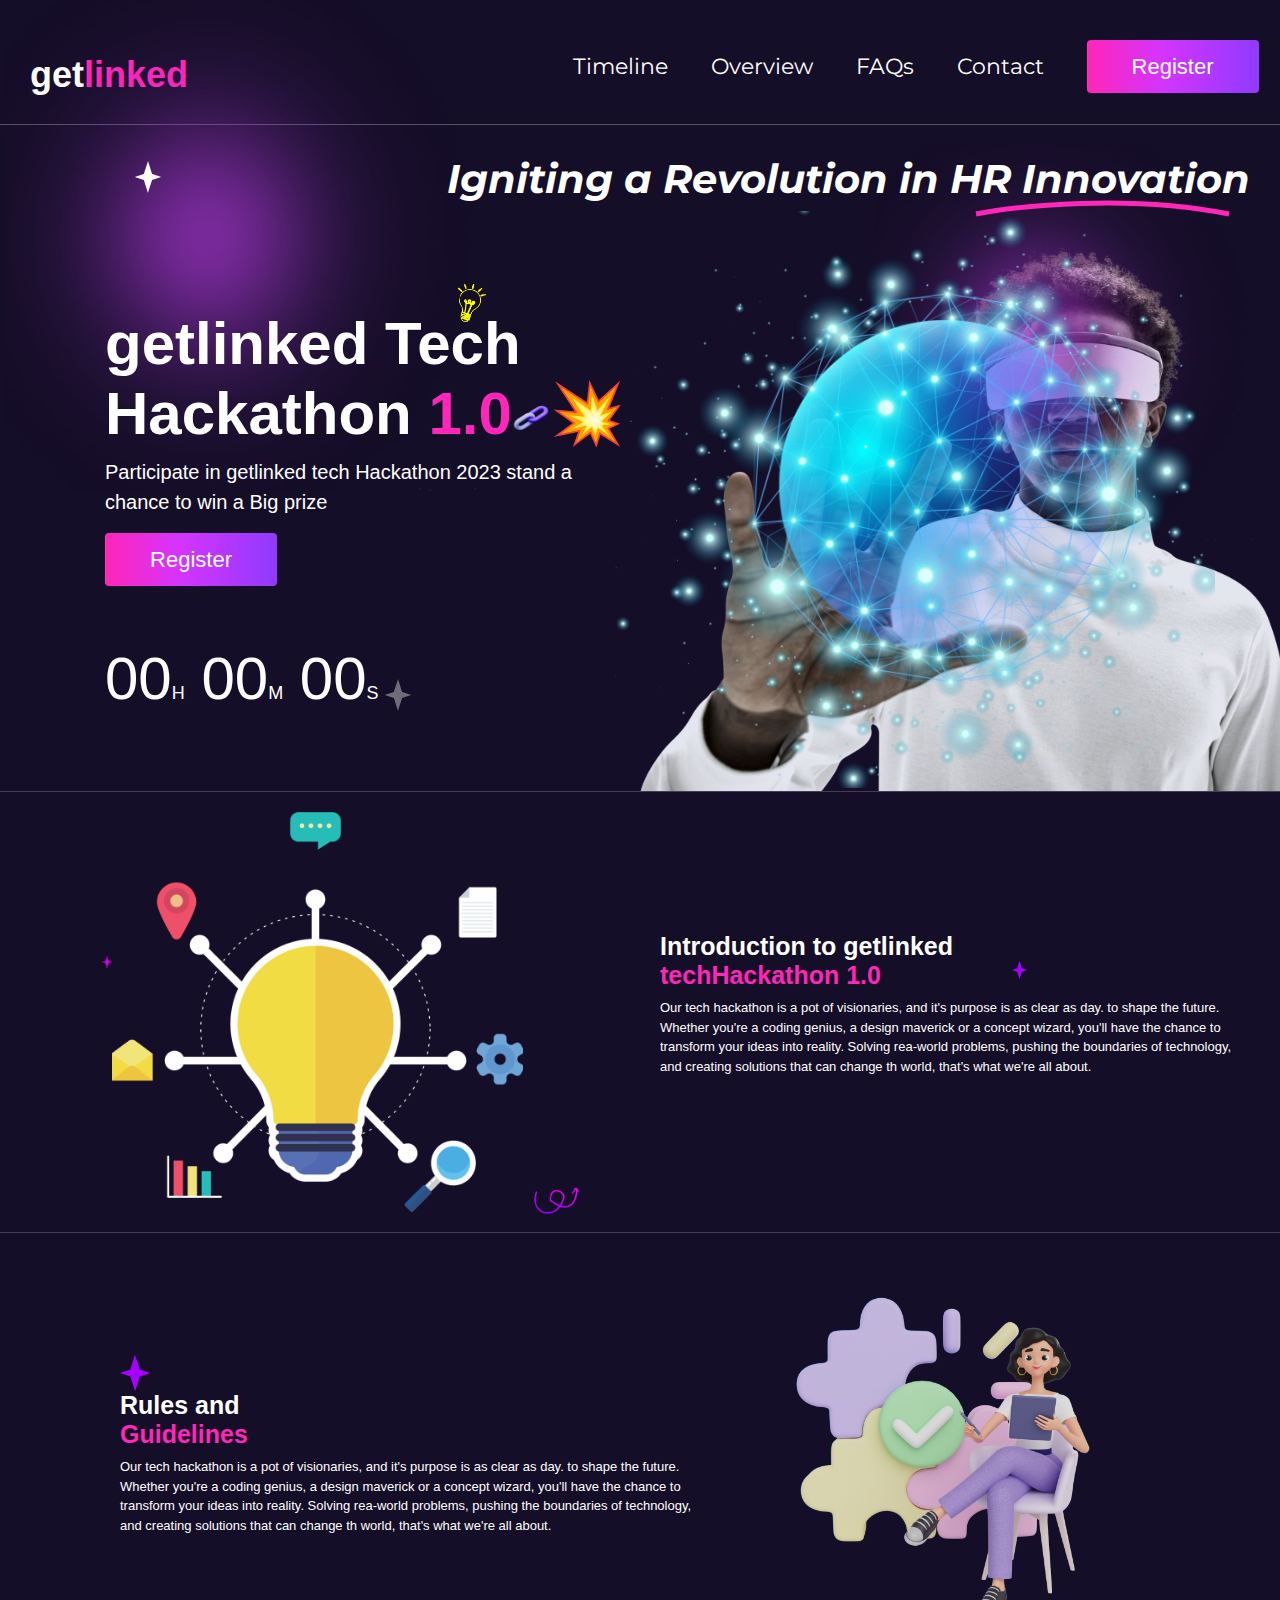
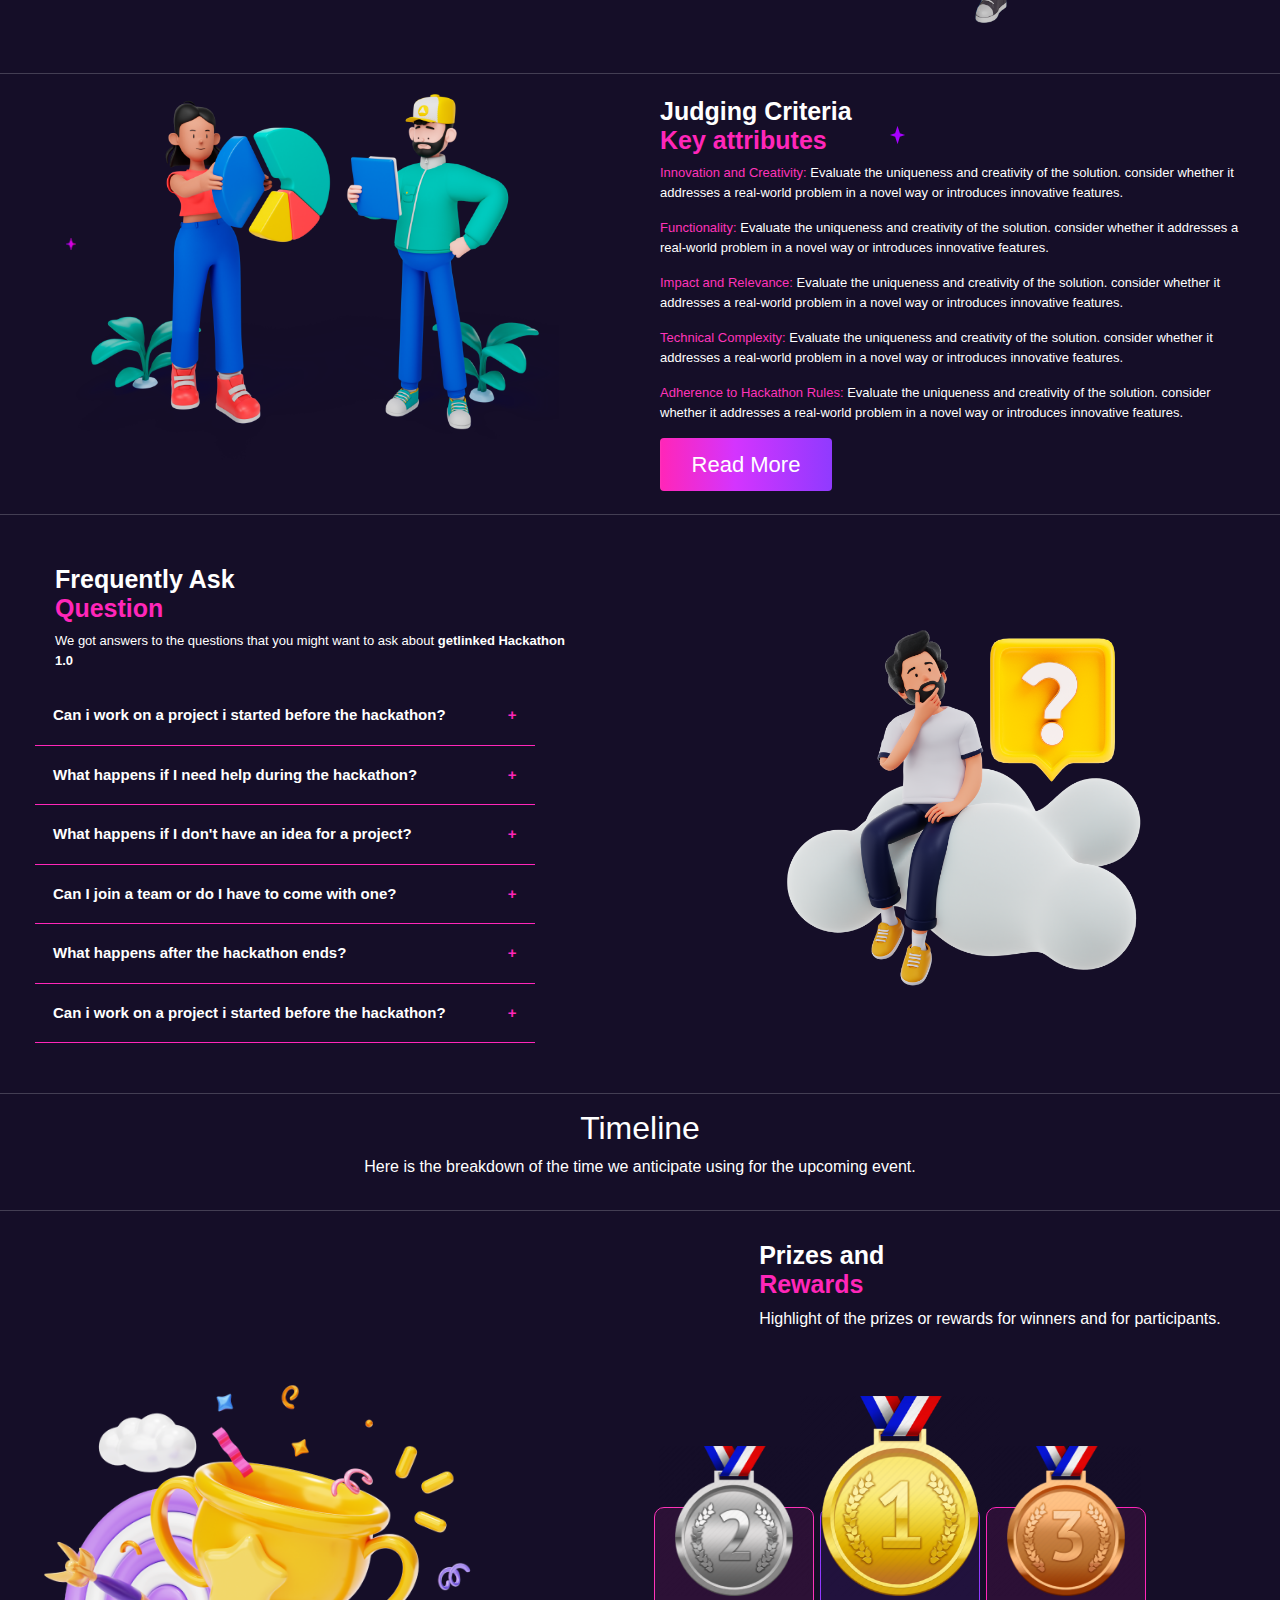
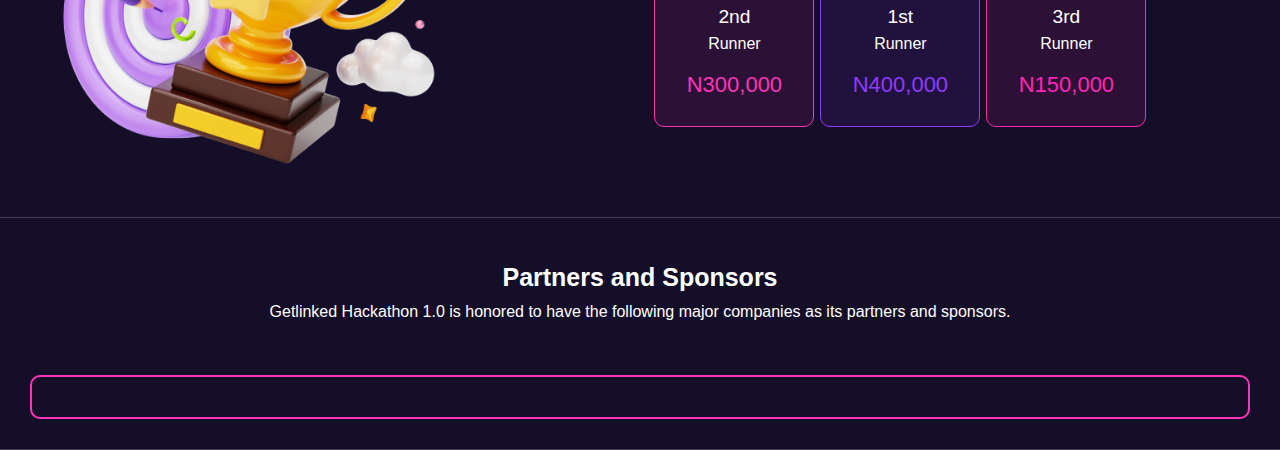
==== index.html @ 705f14ee "almost done" ====
<!doctype html>
<html lang="en-us" dir="ltr">
    <head>
        <meta name="viewport" content="width=device-width,initial-scale=1.0" />
        <meta charset="utf-8">
        <title>Hackathon</title>
        <link rel="stylesheet" href="https://fonts.googleapis.com/css?family=Montserrat|Clash Display" />
        <link rel="stylesheet" href="static/css/bootstrap.min.css">
        <link rel="stylesheet" href="static/css/fontawesome.css">
        <link rel="stylesheet" href="static/css/style.css">
        <script src="static/js/jquery.min.js"></script>
        <script src="static/js/bootstrap.min.js"></script>
    </head>
    <body>
        <div class="nav">
            <div class="closen">
                <div class="fa fa-times closenav"></div>
            </div>
            <ul>
                <li><a href="#">Timeline</a></li>
                <li><a href="#">Overview</a></li>
                <li><a href="#">FAQs</a></li>
                <li><a href="#">Contact</a></li>
                <li><button>Register</button></li>
                
            </ul>
        </div>
        <div class="row">
        <header class="col-12 col-sm-12 col-md-12 col-lg-12 col-xl-12">
            <div class="title">
                get<span class="text-design">linked</span>
            </div>
            <div class="fa fa-navicon opennav"></div>
            <nav>
                <ul>
                    <li><a href="#">Timeline</a></li>
                    <li><a href="#">Overview</a></li>
                    <li><a href="#">FAQs</a></li>
                    <li><a href="#">Contact</a></li>
                    <li><button>Register</button></li>
                    
                </ul>
            </nav>
        </header>
        </div>
        <main class="row">
            <section class="sec-0 col-12 col-sm-12 col-md-12 col-lg-12 col-xl-12">
                <h3>
                    <i>Igniting a Revolution in HR Innovation</i>
                    <img class="vec" src="static/image/vector4.svg" alt="" />
                </h3>
                
            </section>

            <section class="sec-1 col-12 col-sm-12 col-md-6 col-lg-6 col-xl-6">
                <img class="grad" src="static/image/grad.png" alt="" />
                <img class="star-light" src="static/image/star.png" alt="" />
                <img class="star-gray" src="static/image/star1.png" alt="" />
                <h2 class="call">
                    <img class="bulb" src="static/image/bulb.png" at="" />
                    getlinked Tech<br>Hackathon 
                    <span class="text-design">1.0</span><img src="static/image/chain.png" alt="" />&#128165;
                </h2>
                
                <p>Participate in getlinked tech Hackathon 2023 stand a chance to win a Big prize</p>
                <a href="#"><button>Register</button></a>
                <br><br>
                <div class="count">00<small>H</small> 00<small>M</small> 00<small>S</small></div>
            </section>

            <section class="sec-2 col-12 col-sm-12 col-md-6 col-lg-6 col-xl-6">
                <img class="grad2" src="static/image/grad.png" alt="" />
                
                <img class="bub" src="static/image/bubbles.png" alt="" />
                
            </section>
        </main>

        <main class="row">

            <section class="sec-3 col-12 col-sm-12 col-md-6 col-lg-6 col-xl-6">
                <img class="starr" src="static/image/starr.png" alt="" />
                <img src="static/image/idea.png" alt="" class="idea" />
                <img class="coil" src="static/image/arrow.png" alt="" />
            </section>

            <section class="sec-4 col-12 col-sm-12 col-md-6 col-lg-6 col-xl-6">
                <h2 class="title2">
                    Introduction to getlinked<br><span class="text-design">techHackathon 1.0</span>
                    <img class="starp" src="static/image/starp.png" alt="" />
                </h2>
                <p>Our tech hackathon is a pot of visionaries, and it's purpose is as clear as day. to shape the future. Whether you're a coding genius,
                    a design maverick or a concept wizard, you'll have the chance to transform your ideas into reality. Solving rea-world problems, pushing 
                    the boundaries of technology, and creating solutions that can change th world, that's what we're all about.
                </p>
            </section>

        </main>

        <main class="row-flex">
            
            
            <section class="sec-5">
                <img class="starm" src="static/image/starp.png" alt="" />
                <h2 class="title2">
                    Rules and<br><span class="text-design">Guidelines</span>
                    
                </h2>
                <p>Our tech hackathon is a pot of visionaries, and it's purpose is as clear as day. to shape the future. Whether you're a coding genius,
                    a design maverick or a concept wizard, you'll have the chance to transform your ideas into reality. Solving rea-world problems, pushing 
                    the boundaries of technology, and creating solutions that can change th world, that's what we're all about.
                </p>
            </section>

            <section class="sec-6">
                
                
                <img src="static/image/girl.png" alt="" class="idea" />
            </section>

        </main>

        <main class="row">

            <section class="sec-3 col-12 col-sm-12 col-md-6 col-lg-6 col-xl-6">
                <img class="starr" src="static/image/starr.png" alt="" />
                <img src="static/image/sector.png" alt="" class="idea" />
            </section>

            <section class="sec-4 col-12 col-sm-12 col-md-6 col-lg-6 col-xl-6">
                <h2 class="title2">
                    Judging Criteria<br><span class="text-design">Key attributes</span>
                    <img class="starp" src="static/image/starp.png" alt="" />
                </h2>
                <p>
                    <span class="item">Innovation and Creativity:</span> Evaluate the uniqueness and creativity of the solution. consider whether 
                    it addresses a real-world problem in a novel way or introduces innovative features.
                </p>
                <p>
                    <span class="item">Functionality:</span> Evaluate the uniqueness and creativity of the solution. consider whether 
                    it addresses a real-world problem in a novel way or introduces innovative features.
                </p>
                <p>
                    <span class="item">Impact and Relevance:</span> Evaluate the uniqueness and creativity of the solution. consider whether 
                    it addresses a real-world problem in a novel way or introduces innovative features.
                </p>
                <p>
                    <span class="item">Technical Complexity:</span> Evaluate the uniqueness and creativity of the solution. consider whether 
                    it addresses a real-world problem in a novel way or introduces innovative features.
                </p>
                <p>
                    <span class="item">Adherence to Hackathon Rules:</span> Evaluate the uniqueness and creativity of the solution. consider whether 
                    it addresses a real-world problem in a novel way or introduces innovative features.
                </p>
                <a href="#"><button>Read More</button></a>
            </section>

        </main>

        <main class="row">
            
            
            <section class="sec-4 col-12 col-sm-12 col-md-6 col-lg-6 col-xl-6" style="padding:50px;">
                <h2 class="title2" style="padding-left:20px;">
                    Frequently Ask<br><span class="text-design">Question</span>
                    
                </h2>
                <p style="padding-left:20px;">We got answers to the questions that you might want to ask about 
                    <b>getlinked Hackathon 1.0</b>
                </p>

                <div class="accordion">Can i work on a project i started before the hackathon?</div>
                <div class="pane">
                <p>Evaluate the uniqueness and creativity of the solution. consider whether 
                    it addresses a real-world problem in a novel way or introduces innovative features.</p>
                </div>

                <div class="accordion">What happens if I need help during the hackathon?</div>
                <div class="pane">
                <p>Evaluate the uniqueness and creativity of the solution. consider whether 
                    it addresses a real-world problem in a novel way or introduces innovative features.</p>
                </div>

                <div class="accordion">What happens if I don't have an idea for a project?</div>
                <div class="pane">
                <p>Evaluate the uniqueness and creativity of the solution. consider whether 
                    it addresses a real-world problem in a novel way or introduces innovative features.</p>
                </div>

                <div class="accordion">Can I join a team or do I have to come with one?</div>
                <div class="pane">
                <p>Evaluate the uniqueness and creativity of the solution. consider whether 
                    it addresses a real-world problem in a novel way or introduces innovative features.</p>
                </div>

                <div class="accordion">What happens after the hackathon ends?</div>
                <div class="pane">
                <p>Evaluate the uniqueness and creativity of the solution. consider whether 
                    it addresses a real-world problem in a novel way or introduces innovative features.</p>
                </div>

                <div class="accordion">Can i work on a project i started before the hackathon?</div>
                <div class="pane">
                <p>Evaluate the uniqueness and creativity of the solution. consider whether 
                    it addresses a real-world problem in a novel way or introduces innovative features.</p>
                </div>
            </section>

            <section class="sec-3 col-12 col-sm-12 col-md-6 col-lg-6 col-xl-6">
                <img src="static/image/cwok_casual_21 1.png" alt="" class="idea" />
            </section>

        </main>

        <main class="row">
            <section class="col-12 col-sm-12 col-md-12 col-lg-12 col-xl-12" style="color:#fff;text-align:center;padding:15px;">
                <h2 style="">Timeline</h2>
                <p>Here is the breakdown of the time we anticipate using for the upcoming event.</p>
            </section>
        </main>

        <main class="row" style="padding:30px;">
            <section class="col-12 col-sm-12 col-md-7 col-lg-7 col-xl-7"></section>
            <section class="sec-8 col-12 col-sm-12 col-md-5 col-lg-5 col-xl-5">
                <h2 class="title2">
                    Prizes and<br><span class="text-design">Rewards</span>
                </h2>
                <p>Highlight of the prizes or rewards for winners and for participants.</p>
            </section>
            <section class="sec-4 col-12 col-sm-12 col-md-6 col-lg-5 col-xl-5">
                <img class="idea" src="static/image/9486889 1.png" alt="" />
            </section>
            <section class="sec-9 col-12 col-sm-12 col-md-6 col-lg-7 col-xl-7" style="padding-top:100px;">
                <div class="a">
                    <img class="medal silver" src="static/image/silver_medal 1.png" alt="" />
                    <p><big>2nd</big><br>Runner</p>
                    <h2 class="item">N300,000</h2>
                </div>
                <div class="b">
                    <img class="medal gold" src="static/image/gold_medal 1.png" alt="" />
                    <p><big>1st</big><br>Runner</p>
                    <h2 class="item2">N400,000</h2>
                </div>
                <div class="c">
                    <img class="medal bronze" src="static/image/bronze_medal 1.png" alt="" />
                    <p><big>3rd</big><br>Runner</p>
                    <h2 class="text-design">N150,000</h2>
                </div>
            </section>
        </main>

        <main class="row" style="padding:30px;">
            <section class="sec-8 col-12 col-sm-12 col-md-12 col-lg-12 col-xl-12" style="color:#fff;text-align:center;padding:15px;">
                <h2 class="title2">
                    Partners and Sponsors
                </h2>
                <p style="text-align:center;">Getlinked Hackathon 1.0 is honored to have the following major companies as its partners and sponsors.</p>
            </section>
            <section class="sec-10 col-12 col-sm-12 col-md-12 col-lg-12 col-xl-12">
                <div class="partners"></div>
            </section>
        </main>
    
        <script src="static/js/script.js"></script>
    </body>
</html>
---- static/css/style.css ----
/* custom scroll bar */
::-webkit-scrollbar {width: 10px;}
::-webkit-scrollbar-track {background: #242526;}
::-webkit-scrollbar-thumb {background: #3A3B3C;}

a:link {
    text-decoration: none;
}
a:hover {
    cursor: pointer;
}
* {
    box-sizing: border-box;
}
body {
    margin: 0;
    padding: 0;
    background: #150e28;
    overflow-x: hidden;
    width:100%;
}
main {
    border-bottom: 1px solid rgba(255, 255, 255, 0.2);
}
header {
    padding: 15px;
    padding-top: 40px;
    background: none;
    display: flex;
    justify-content: space-between;
    align-items: center;
    border-bottom: 1px solid rgba(255, 255, 255, 0.28);
}
.title {
    color: #fff;
    font-family: Arial;
    font-size: 36px;
    font-weight: 700;
    line-height: normal;
    padding-left: 30px;
    width: 30%;
}

.text-design {
    color: #ff26b9;
}
.item {
    color: #fe34b9;
}
.item2 {
    color: #903aff;
}
.a,.b,.c {
    height: 220px;
    border-radius: 10px;
    display: flex;
    padding: 20px 10px;
    justify-content: flex-end;
    align-items: center;
    flex-direction: column;
    margin:3px;
    position: relative;
    width: 30%;
    max-width: 160px;
}
.a h2,.b h2,.c h2 {
    font-size: 22px;

}
.medal {height:auto;}
.gold {width: 200px;}
.silver, .bronze {width: 150px;}

.a {
    border: 1px solid #fe34b9;
    background: rgba(254, 52, 185, 0.1);
}
.b {
    border: 1px solid #903aff;
    background: rgba(144, 58, 255, 0.1);
}
.c {
    border: 1px solid #ff26b9;
    background: rgba(255, 38, 185, 0.1);
}
.medal {
    position: absolute;
    bottom: 130px;
    left: 50%;
    transform: translateX(-50%);
}
@media screen and (max-width: 767px) {
    .gold {width: 150px;}
    .silver, .bronze {width: 100px;}
    .medal {bottom:130px;}
    .a,.b,.c {
        height:180px;
    }
}
.opennav {
    font-size: 35px;
    color: #fff;
    display:none;
    margin-right: 30px;
    cursor: pointer;
}
nav {
    width: 70%;
}
.nav {
    width: 0px;
    position: fixed;
    top: 0;
    left: 0;
    z-index: 100;
    background: #150e28;
    overflow-x: hidden;
    transition: all .5s ease-in-out;
    padding-bottom: 100px;
}
.nav.open {
    width: 100%;
    
}
.closen {
    padding: 25px 50px;
    width: 100%;
}
.closenav {
    float: right;
    width: 40px;
    height: 40px;
    font-size: 30px;
    border-radius: 50%;
    color: #fff;
    border: 1px solid #fff;
    display: flex;
    justify-content: center;
    align-items: center;
    cursor: pointer;
}
.nav ul {
    list-style-type:none;
    padding:15px;
    height: fit-content;
}
.nav ul li a {
    display: block;
    color: #fff;
    font-family: Montserrat;
    font-size: 20px;
    padding: 15px 15px;
    font-style: normal;
    font-weight: 400;
    line-height: normal;
    white-space: nowrap;
}
@media screen and (max-width: 767px) {
    nav {
        display: none;
    }
    .title {width: 70%}
    .opennav {display: block}
}
nav ul {
    list-style-type: none;
    display: flex;
    justify-content: space-around;
    align-items: center;
    width: 100%;
}
nav ul li a {
    display: block;
    color: #fff;
    font-family: Montserrat;
    font-size: 16px;
    font-style: normal;
    font-weight: 400;
    line-height: normal;
}
ul li a:hover, ul li a.active {
    background: linear-gradient(90deg, #903aff 3.08%, #ff26b9 93.85%);
    background-clip: text;
    -webkit-background-clip: text;
    -webkit-text-fill-color: transparent;
}
nav ul li a:hover button {color:#fff}
button {
    width: 172px !important;
    padding: 10px;
    flex-shrink: 0;
    border-radius: 4px !important;
    color: #fff;
    background-image: linear-gradient(-90deg, #903aff 0%, #d434fe 56.42%, #ff26b9 99%, #fe34b9 100%);
    border: none;
    outline: none;
    font-size: 20px;
}
button:hover {color:#fff !important}




.sec-0 {
    position: relative;
    padding: 15px;
    background: transparent;
    text-align: right;
}
.sec-0 h3 {
    color: #fff;
    padding: 15px;
    padding-right: 30px;
    font-family: Montserrat;
    font-weight: 700;
    font-size: 30px;
    z-index: 5;
    position: relative;
    display: inline-block;
}
.vec {
    position: absolute;
    top: 60px;
    right: 50px;
}

.sec-1 {
    position: relative;
    display: flex;
    flex-direction: column;
    justify-content: center;
    align-items: flex-start;
    padding-left: 120px;
    z-index: 2;
}
.count {
    color: #fff;
    font-size: 50px;
}
.count small {
    font-size: 18px;
}
@media screen and (max-width: 900px) {
    .sec-1 {
        padding-left: 60px;
    }
    .count {font-size:40px;}
}
.call {
    color: #fff;
    font-size: 50px;
    font-weight: 700;
    line-height: normal;
    white-space: nowrap;
    position: relative;
    font-family: Helvetica;
}
.call img {
    height: 38px;
    width: auto;
}
.grad {
    top: -250px;
    left: 20px;
    height:500px;
    width: 500px;
    position: absolute;
    z-index: -5;
}
.star-light {
    position: absolute;
    top: -80px;
    left: 150px;
}
.star-gray {
    position: absolute;
    bottom: 80px;
    left: 400px;
}
.bulb {
    position: absolute;
    top: -25px;
    left: 68%;
    width: 30px;
    height: auto;
}
.sec-1 p {
    color: #fff;
    font-size: 15px;
    font-weight: 300;
    font-family: sans-serif;
}

.sec-2 {
    position: relative;
    
    height: 450px;
    background: transparent url("../image/glass-man.jpg") no-repeat center;
    background-size: 100% 100%;
}
.grad2 {
    right: 20px;
    top: -100px;
    height: 400px;
    width: 400px;
    position: absolute;
    z-index: 0;
}
.sec-2 .text {
    position: relative;
    padding: 20px;
}
.bub {
    position: absolute;
    top: -10px;
    right: 100px;
    width: 420px;
    height: auto;
}
@media screen and (min-width:1200px) {
    .sec-0 h3 {font-size:40px;}
    .call {font-size:60px;}
    .sec-1 p {font-size:20px;}
    .count{font-size:60px;}
    .sec-2 {height:550px;}
    .bub {
        top: -30px;
        right: 80px;
        width: 600px;
    }
    nav ul li a {
        font-size:22px;
    }
    .title {width:40%}
    nav {width:60%}
    button {
        width: 270px;
        font-size: 22px;
        padding:10px;
    }
}
@media screen and (min-width: 1450px) {
    .call {font-size:70px}
    button {
        width: 300px;
        font-size: 22px;
        padding:10px;
    }
}
@media screen and (max-width: 767px) {
    .sec-0 {text-align:center;}
    .sec-0 h3 {
        font-size: 25px;
        
    }
    .sec-1 {
        align-items: center;
        margin-top: 30px;
        padding: 20px;
    }
    .sec-1 p {text-align:center;padding:15px;}
    .call {text-align:center}
    .star-gray {right: 100px !important;}
    .star-light{
        top: -30px;
        left: 40%;
    }
    .vec {top: 50px;}
    .bulb {
        left: 78%;
        width: 20px;
        top: -25px;
    }
    button {
        width: 172px !important;
        padding: 10px;
        font-size: 20px;
    }
}
@media screen and (max-width: 500px) {
    .sec-0 {text-align:center;}
    .sec-0 h3 {
        font-size: 20px;
        
    }
    button {
        width: 172px !important;
        padding: 8px;
        font-size: 18px;
    }
    .sec-1 {
        align-items: center;
        margin-top: 30px;
        padding: 20px;
    }
    .sec-1 p {text-align:center;padding:15px;}
    .call {text-align:center;font-size:35px;}
    .vec {width: 150px;}
    .star-gray {left: 70% !important;}
    .star-light{
        top: -30px;
        left: 40%;
    }
    .vec {top: 50px;}
    .bulb {
        left: 78%;
        width: 20px;
        top: -25px;
    }
    .bub {
        top: -20px;
        right: 80px;
        width: 350px;
    }
    .count {font-size:40px;}
    .grad, .grad2 {width:350px;height:auto;}
}
@media screen and (max-width: 375px) {
    .sec-0 {text-align:center;}
    .sec-0 h3 {
        font-size: 15px;
        
    }
    button {
        width: 170px !important;
        padding: 8px;
        font-size: 15px;
    }
    .sec-1 {
        align-items: center;
        margin-top: 30px;
        padding: 20px;
    }
    .sec-1 p {text-align:center;padding:15px;}
    .call {text-align:center;font-size:35px;}
    .vec {width: 120px;top:40px}
    .star-gray {
        left: 70% !important;
        width:20px;
        height: auto;
    }
    .star-light{
        top: -30px;
        left: 30%;
        width:20px;
        height: auto;
    }
    .bulb {
        left: 78%;
        width: 8px;
        height: auto;
        top: -30px;
    }
    .bub {
        top: -20px;
        right: 80px;
        width: 300px;
    }
    .title {font-size:25px;}
    .opennav {font-size:24px;}
    .count {font-size:35px;}
    .grad, .grad2 {width:280px;height:auto;}
}
@media screen and (max-width: 300px) {
    .sec-0 {text-align:center;}
    .sec-0 h3 {
        font-size: 12px;
        
    }
    button {
        width: 165px !important;
        padding: 8px;
        font-size: 15px;
    }
    .sec-1 {
        align-items: center;
        margin-top: 30px;
        padding: 20px;
    }
    .sec-1 p {text-align:center;padding:15px;}
    .call {text-align:center;font-size:25px;}
    .vec {width: 80px;top:40px}
    .star-gray {
        left: 70% !important;
        width:20px;
        height: auto;
    }
    .star-light{
        top: -30px;
        left: 30%;
        width:20px;
        height: auto;
    }
    .bulb {
        left: 78%;
        height: 15px !important;
        width: auto;
        top: -10px;
    }
    .bub {
        top: -20px;
        right: 80px;
        width: 300px;
    }
    .title {font-size:25px;}
    .opennav {font-size:24px;}
    .count {font-size:30px;}
    .grad, .grad2 {width:280px;height:auto;}
}

/* section 2 */
.sec-3 {
    padding: 20px;
    display: flex;
    justify-content: center;
    align-items: center;
}
.idea {
    height: 400px;
    width: auto;
}
@media screen and (max-width: 767px) {
    .idea {
        height: 300px;
    }
}
@media screen and (max-width: 400px) {
    .idea {
        height: 250px;
    }
}
.sec-4 {
    padding: 20px;
    display: flex;
    flex-direction: column;
    justify-content: center;
    align-items: flex-start;
}
.title2 {
    color: #fff;
    font-family: Arial;
    font-size: 25px;
    font-weight: 600;
    line-height: normal;
    position: relative;
}
.sec-4 p {
    color: #fff;
    font-size: 13px;
    padding-right: 20px
}
.starr {
    width: 10px;
    height: auto;
    position: relative;
    top: -50px;
}
.coil {
    position: absolute;
    bottom: 10px;
    right: 60px;
    width: 50px;
    height: auto;
}
.starp {
    position: absolute;
    left: 120%;
    width: 15px;
    height: auto;
}
.row-flex {
    display: flex;
    justify-content:center;
    flex-wrap: wrap-reverse;
    align-items: center;
    position: relative;
    padding: 0;
}
.sec-5 p {
    color: #fff;
    font-size: 13px;
    padding-right: 20px
}
.sec-5, .sec-6 {
    max-width:50%;
    padding:20px;
    position: relative;
}
.sec-6 .idea {
    height: 400px;
}
.sec-6, .sec-5 {
display: flex;
justify-content: center;
align-items: center;
}
.sec-5 {
    flex-direction: column;
    align-items: flex-start;
}
.grad3, .grad4 {
    position: absolute;
    height: auto;
    width: 500px;
}
.grad3 {
    top: -150px;
    left: 5%px;
}
.grad4 {
    bottom: 0%;
    left: 30%;
    
}
@media screen and (max-width:767px) {
    .sec-4 {align-items:center}
    .title2 {text-align:center;}
    .sec-4 p, .sec-5 p {
        text-align:center;
        padding: 20px 30px;
    }
    .coil {
        position: absolute;
        right: 46%;
        bottom: -10px;
        width: 50px;
        height: auto;
    }
    .sec-5, .sec-6 {max-width:100%;}
    .sec-6 .idea {
        height: 400px;
    }
    .sec-5 {
        align-items: center;
    }
}
@media screen and (max-width:320px) {
    .idea {
        height: 230px;
        width: auto;
    }
    .title2 {font-size:20px;}
    .row-flex section {width:100%;}
    .sec-6 .idea {
        height: 230px;
    }
}
.sec-8 p, .sec-9 p {
    color: #fff;
    text-align: center;
}
.sec-8 p {
    text-align: left;
}
.sec-9 {
    display: flex;
    justify-content: center;
    align-items: center;
}
@media screen and (max-width: 767px) {
    .sec-8 p {text-align: center;}
}

.partners {
    padding: 20px;
    border: 2px solid #fe34b9;
    border-radius: 10px;
    margin-top: 20px;
}
/* Accordion */
.accordion {
    background-color: transparent;
    color: #fff;
    font-weight: 600;
    cursor: pointer;
    padding: 18px;
    width: 90%;
    border: none;
    border-bottom: 1px solid #ff26b9; 
    text-align: left;
    outline: none;
    font-size: 15px;
    transition: 0.4s;
  }
  
  .accordion.active, .accordion:hover {
    background-color: transparent;
  }
  
  .accordion:after {
    content: '\002B';
    color: #ff26b9;
    font-weight: bold;
    float: right;
    margin-left: 5px;
  }
  
  .accordion.active:after {
    content: "\2212";
  }
  
  .pane {
    padding: 0 18px;
    background-color: transparent;
    max-height: 0;
    overflow: hidden;
    transition: max-height 0.2s ease-out;
    color: #fff;
  }
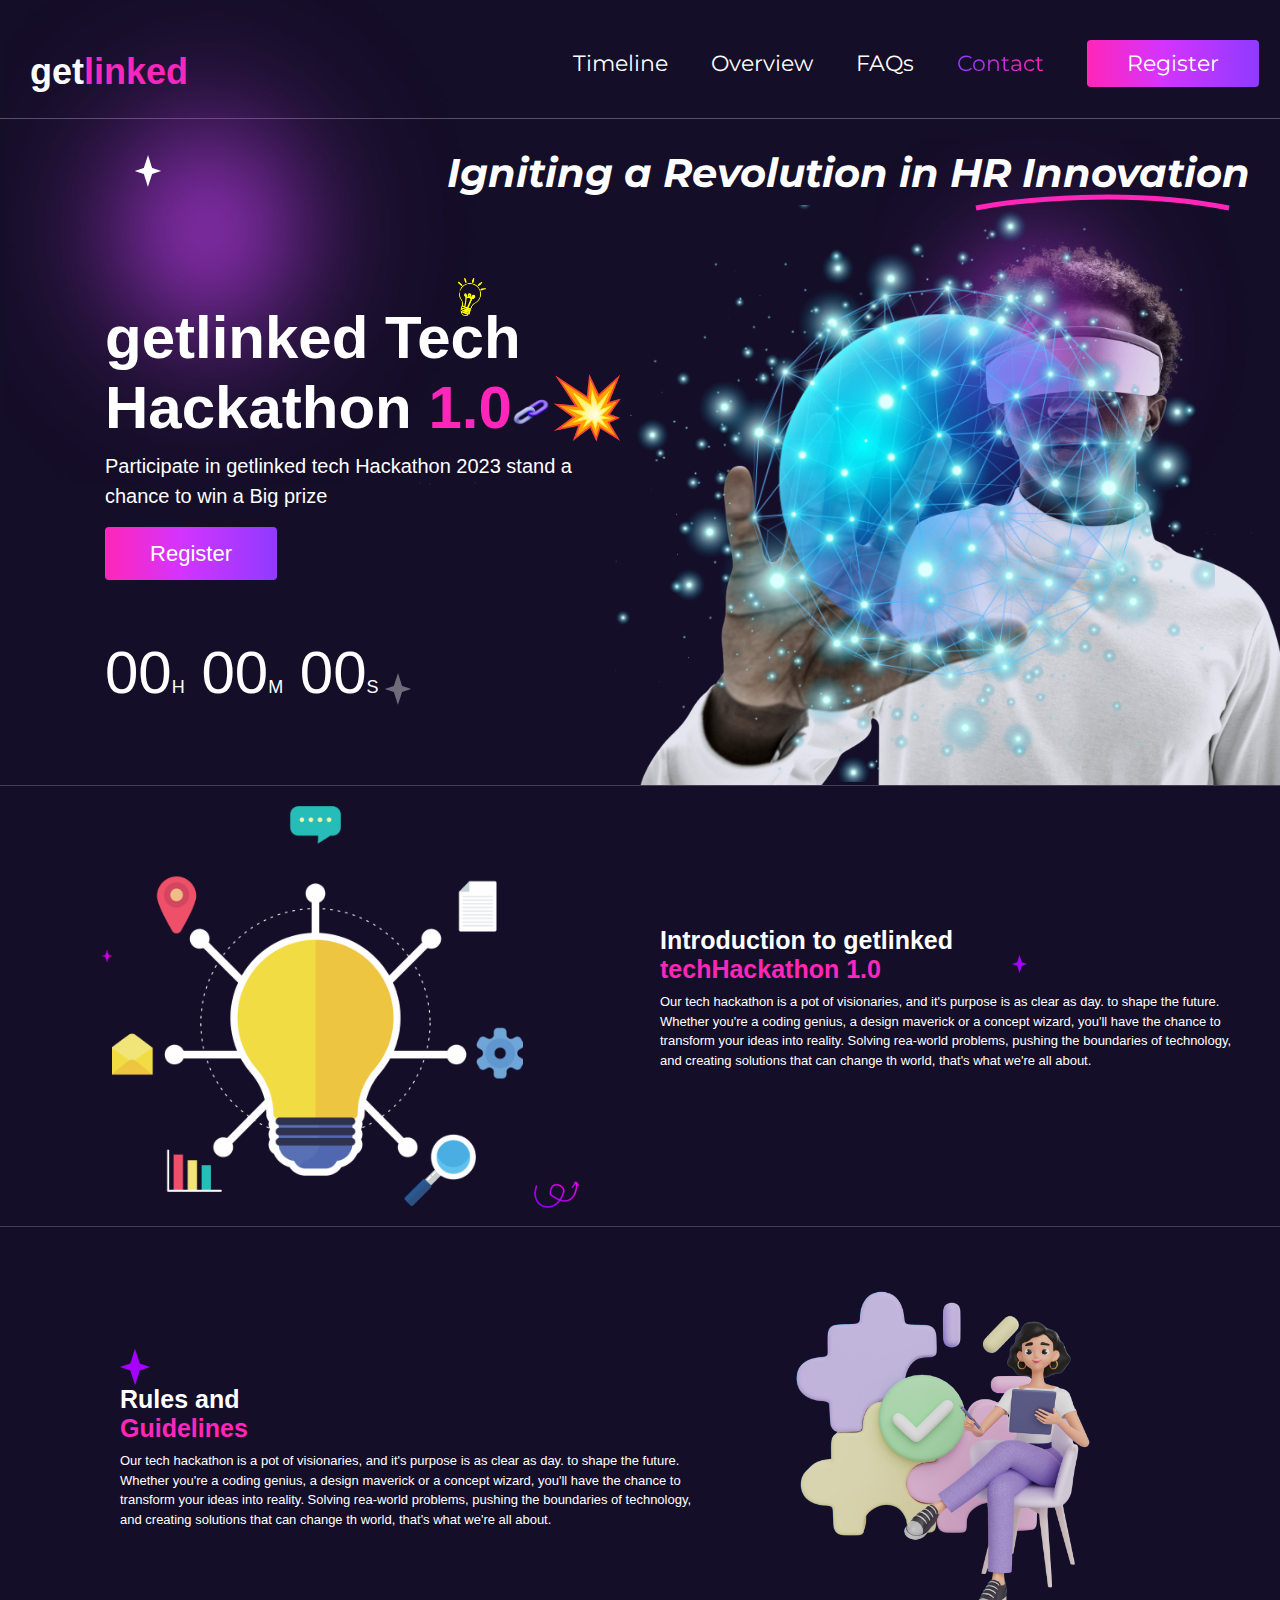
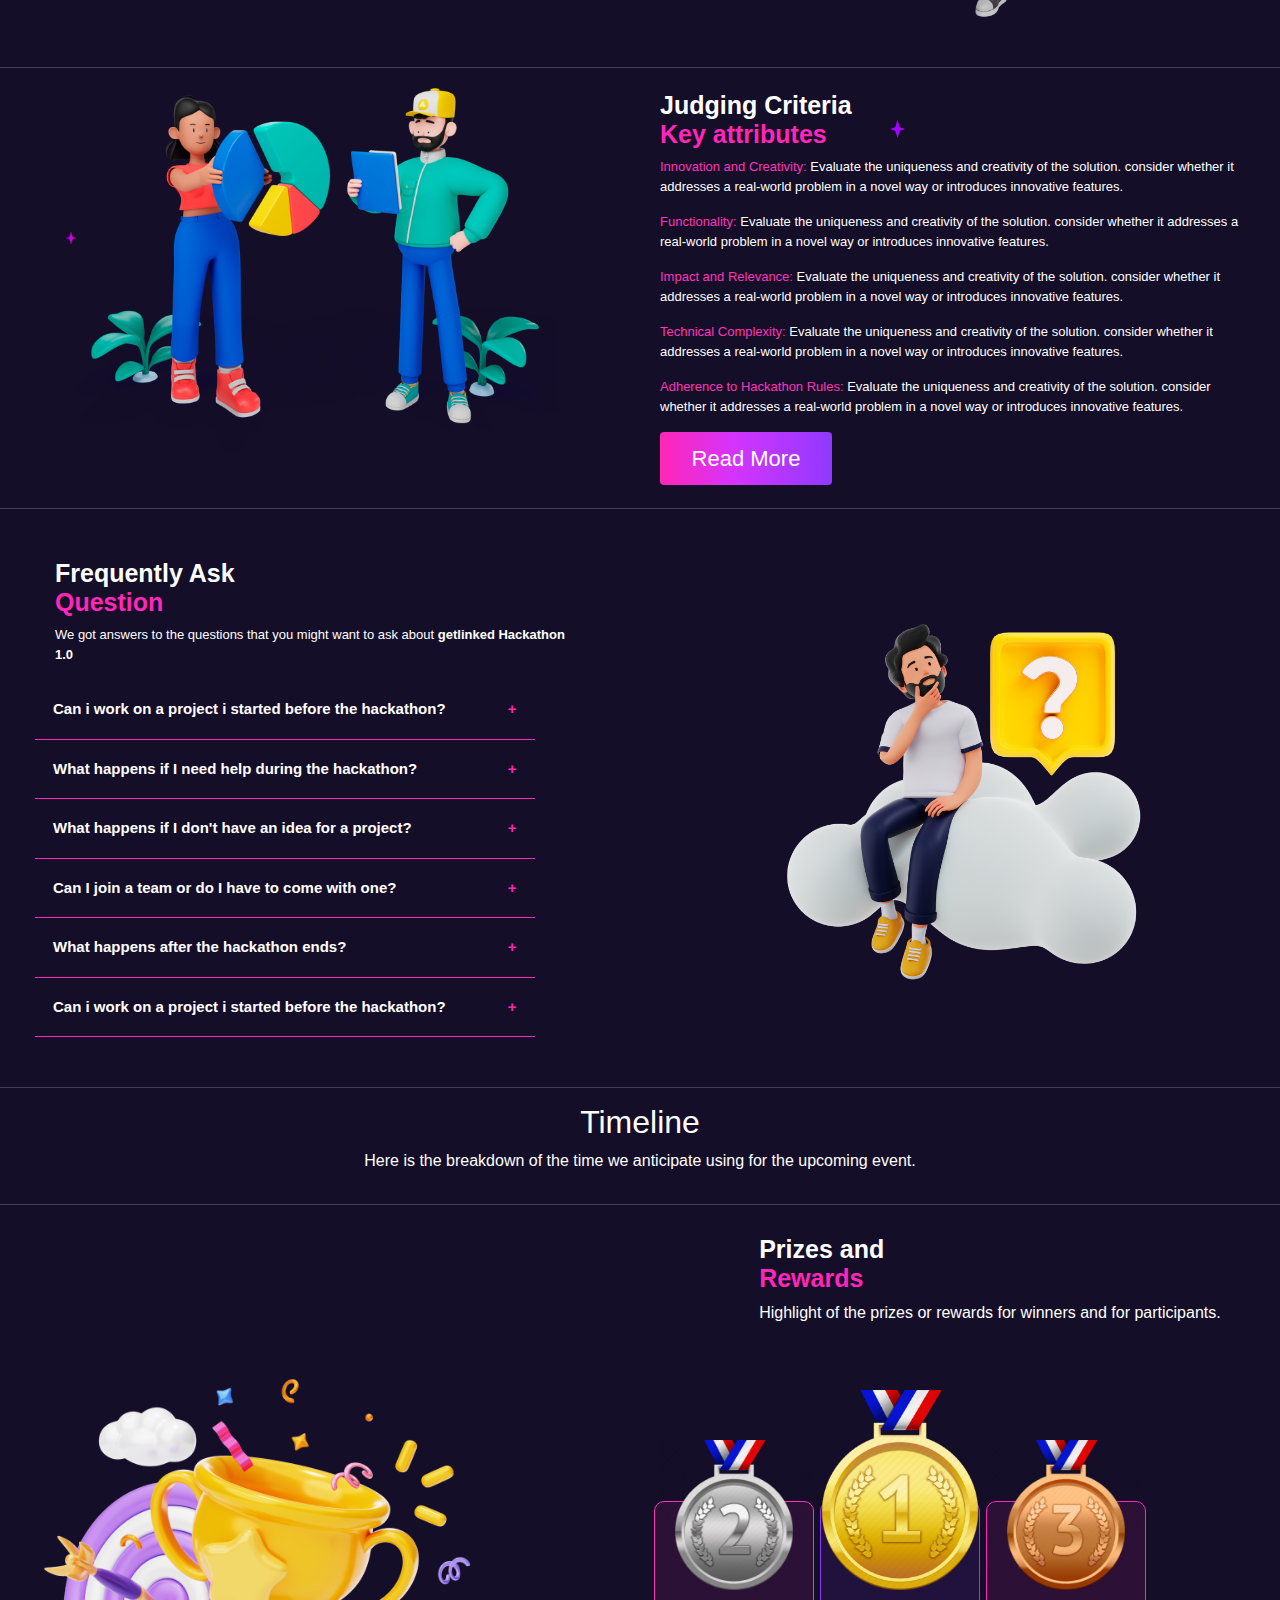
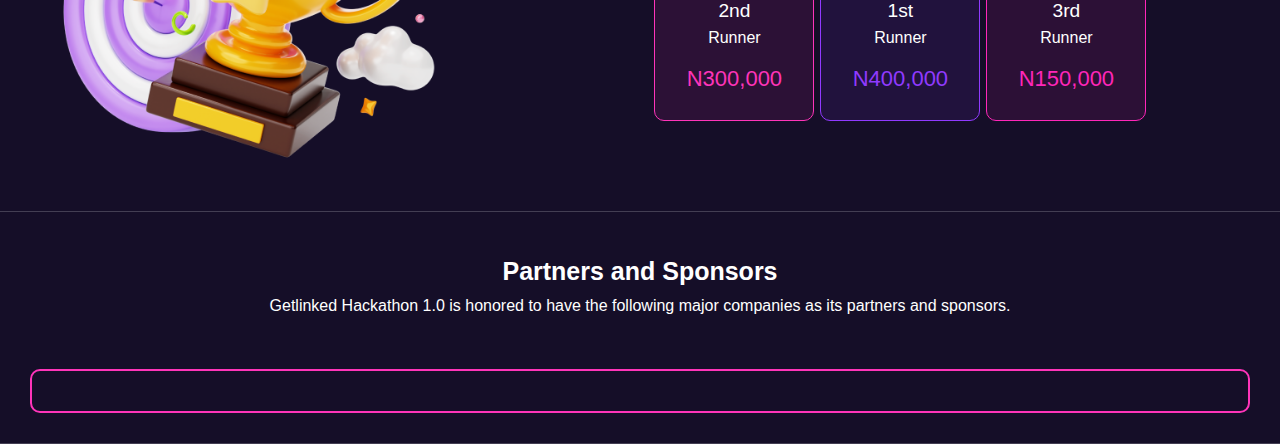
==== commit 511baf6c: "external commit" ====
--- a/index.html
+++ b/index.html
@@ -1,266 +1,332 @@
-<!doctype html>
+<!DOCTYPE html>
 <html lang="en-us" dir="ltr">
-    <head>
-        <meta name="viewport" content="width=device-width,initial-scale=1.0" />
-        <meta charset="utf-8">
-        <title>Hackathon</title>
-        <link rel="stylesheet" href="https://fonts.googleapis.com/css?family=Montserrat|Clash Display" />
-        <link rel="stylesheet" href="static/css/bootstrap.min.css">
-        <link rel="stylesheet" href="static/css/fontawesome.css">
-        <link rel="stylesheet" href="static/css/style.css">
-        <script src="static/js/jquery.min.js"></script>
-        <script src="static/js/bootstrap.min.js"></script>
-    </head>
-    <body>
-        <div class="nav">
-            <div class="closen">
-                <div class="fa fa-times closenav"></div>
-            </div>
-            <ul>
-                <li><a href="#">Timeline</a></li>
-                <li><a href="#">Overview</a></li>
-                <li><a href="#">FAQs</a></li>
-                <li><a href="#">Contact</a></li>
-                <li><button>Register</button></li>
-                
-            </ul>
-        </div>
-        <div class="row">
-        <header class="col-12 col-sm-12 col-md-12 col-lg-12 col-xl-12">
-            <div class="title">
-                get<span class="text-design">linked</span>
-            </div>
-            <div class="fa fa-navicon opennav"></div>
-            <nav>
-                <ul>
-                    <li><a href="#">Timeline</a></li>
-                    <li><a href="#">Overview</a></li>
-                    <li><a href="#">FAQs</a></li>
-                    <li><a href="#">Contact</a></li>
-                    <li><button>Register</button></li>
-                    
-                </ul>
-            </nav>
-        </header>
-        </div>
-        <main class="row">
-            <section class="sec-0 col-12 col-sm-12 col-md-12 col-lg-12 col-xl-12">
-                <h3>
-                    <i>Igniting a Revolution in HR Innovation</i>
-                    <img class="vec" src="static/image/vector4.svg" alt="" />
-                </h3>
-                
-            </section>
-
-            <section class="sec-1 col-12 col-sm-12 col-md-6 col-lg-6 col-xl-6">
-                <img class="grad" src="static/image/grad.png" alt="" />
-                <img class="star-light" src="static/image/star.png" alt="" />
-                <img class="star-gray" src="static/image/star1.png" alt="" />
-                <h2 class="call">
-                    <img class="bulb" src="static/image/bulb.png" at="" />
-                    getlinked Tech<br>Hackathon 
-                    <span class="text-design">1.0</span><img src="static/image/chain.png" alt="" />&#128165;
-                </h2>
-                
-                <p>Participate in getlinked tech Hackathon 2023 stand a chance to win a Big prize</p>
-                <a href="#"><button>Register</button></a>
-                <br><br>
-                <div class="count">00<small>H</small> 00<small>M</small> 00<small>S</small></div>
-            </section>
-
-            <section class="sec-2 col-12 col-sm-12 col-md-6 col-lg-6 col-xl-6">
-                <img class="grad2" src="static/image/grad.png" alt="" />
-                
-                <img class="bub" src="static/image/bubbles.png" alt="" />
-                
-            </section>
-        </main>
-
-        <main class="row">
-
-            <section class="sec-3 col-12 col-sm-12 col-md-6 col-lg-6 col-xl-6">
-                <img class="starr" src="static/image/starr.png" alt="" />
-                <img src="static/image/idea.png" alt="" class="idea" />
-                <img class="coil" src="static/image/arrow.png" alt="" />
-            </section>
-
-            <section class="sec-4 col-12 col-sm-12 col-md-6 col-lg-6 col-xl-6">
-                <h2 class="title2">
-                    Introduction to getlinked<br><span class="text-design">techHackathon 1.0</span>
-                    <img class="starp" src="static/image/starp.png" alt="" />
-                </h2>
-                <p>Our tech hackathon is a pot of visionaries, and it's purpose is as clear as day. to shape the future. Whether you're a coding genius,
-                    a design maverick or a concept wizard, you'll have the chance to transform your ideas into reality. Solving rea-world problems, pushing 
-                    the boundaries of technology, and creating solutions that can change th world, that's what we're all about.
-                </p>
-            </section>
-
-        </main>
-
-        <main class="row-flex">
-            
-            
-            <section class="sec-5">
-                <img class="starm" src="static/image/starp.png" alt="" />
-                <h2 class="title2">
-                    Rules and<br><span class="text-design">Guidelines</span>
-                    
-                </h2>
-                <p>Our tech hackathon is a pot of visionaries, and it's purpose is as clear as day. to shape the future. Whether you're a coding genius,
-                    a design maverick or a concept wizard, you'll have the chance to transform your ideas into reality. Solving rea-world problems, pushing 
-                    the boundaries of technology, and creating solutions that can change th world, that's what we're all about.
-                </p>
-            </section>
-
-            <section class="sec-6">
-                
-                
-                <img src="static/image/girl.png" alt="" class="idea" />
-            </section>
-
-        </main>
-
-        <main class="row">
-
-            <section class="sec-3 col-12 col-sm-12 col-md-6 col-lg-6 col-xl-6">
-                <img class="starr" src="static/image/starr.png" alt="" />
-                <img src="static/image/sector.png" alt="" class="idea" />
-            </section>
-
-            <section class="sec-4 col-12 col-sm-12 col-md-6 col-lg-6 col-xl-6">
-                <h2 class="title2">
-                    Judging Criteria<br><span class="text-design">Key attributes</span>
-                    <img class="starp" src="static/image/starp.png" alt="" />
-                </h2>
-                <p>
-                    <span class="item">Innovation and Creativity:</span> Evaluate the uniqueness and creativity of the solution. consider whether 
-                    it addresses a real-world problem in a novel way or introduces innovative features.
-                </p>
-                <p>
-                    <span class="item">Functionality:</span> Evaluate the uniqueness and creativity of the solution. consider whether 
-                    it addresses a real-world problem in a novel way or introduces innovative features.
-                </p>
-                <p>
-                    <span class="item">Impact and Relevance:</span> Evaluate the uniqueness and creativity of the solution. consider whether 
-                    it addresses a real-world problem in a novel way or introduces innovative features.
-                </p>
-                <p>
-                    <span class="item">Technical Complexity:</span> Evaluate the uniqueness and creativity of the solution. consider whether 
-                    it addresses a real-world problem in a novel way or introduces innovative features.
-                </p>
-                <p>
-                    <span class="item">Adherence to Hackathon Rules:</span> Evaluate the uniqueness and creativity of the solution. consider whether 
-                    it addresses a real-world problem in a novel way or introduces innovative features.
-                </p>
-                <a href="#"><button>Read More</button></a>
-            </section>
-
-        </main>
-
-        <main class="row">
-            
-            
-            <section class="sec-4 col-12 col-sm-12 col-md-6 col-lg-6 col-xl-6" style="padding:50px;">
-                <h2 class="title2" style="padding-left:20px;">
-                    Frequently Ask<br><span class="text-design">Question</span>
-                    
-                </h2>
-                <p style="padding-left:20px;">We got answers to the questions that you might want to ask about 
-                    <b>getlinked Hackathon 1.0</b>
-                </p>
-
-                <div class="accordion">Can i work on a project i started before the hackathon?</div>
-                <div class="pane">
-                <p>Evaluate the uniqueness and creativity of the solution. consider whether 
-                    it addresses a real-world problem in a novel way or introduces innovative features.</p>
-                </div>
-
-                <div class="accordion">What happens if I need help during the hackathon?</div>
-                <div class="pane">
-                <p>Evaluate the uniqueness and creativity of the solution. consider whether 
-                    it addresses a real-world problem in a novel way or introduces innovative features.</p>
-                </div>
-
-                <div class="accordion">What happens if I don't have an idea for a project?</div>
-                <div class="pane">
-                <p>Evaluate the uniqueness and creativity of the solution. consider whether 
-                    it addresses a real-world problem in a novel way or introduces innovative features.</p>
-                </div>
-
-                <div class="accordion">Can I join a team or do I have to come with one?</div>
-                <div class="pane">
-                <p>Evaluate the uniqueness and creativity of the solution. consider whether 
-                    it addresses a real-world problem in a novel way or introduces innovative features.</p>
-                </div>
-
-                <div class="accordion">What happens after the hackathon ends?</div>
-                <div class="pane">
-                <p>Evaluate the uniqueness and creativity of the solution. consider whether 
-                    it addresses a real-world problem in a novel way or introduces innovative features.</p>
-                </div>
-
-                <div class="accordion">Can i work on a project i started before the hackathon?</div>
-                <div class="pane">
-                <p>Evaluate the uniqueness and creativity of the solution. consider whether 
-                    it addresses a real-world problem in a novel way or introduces innovative features.</p>
-                </div>
-            </section>
-
-            <section class="sec-3 col-12 col-sm-12 col-md-6 col-lg-6 col-xl-6">
-                <img src="static/image/cwok_casual_21 1.png" alt="" class="idea" />
-            </section>
-
-        </main>
-
-        <main class="row">
-            <section class="col-12 col-sm-12 col-md-12 col-lg-12 col-xl-12" style="color:#fff;text-align:center;padding:15px;">
-                <h2 style="">Timeline</h2>
-                <p>Here is the breakdown of the time we anticipate using for the upcoming event.</p>
-            </section>
-        </main>
-
-        <main class="row" style="padding:30px;">
-            <section class="col-12 col-sm-12 col-md-7 col-lg-7 col-xl-7"></section>
-            <section class="sec-8 col-12 col-sm-12 col-md-5 col-lg-5 col-xl-5">
-                <h2 class="title2">
-                    Prizes and<br><span class="text-design">Rewards</span>
-                </h2>
-                <p>Highlight of the prizes or rewards for winners and for participants.</p>
-            </section>
-            <section class="sec-4 col-12 col-sm-12 col-md-6 col-lg-5 col-xl-5">
-                <img class="idea" src="static/image/9486889 1.png" alt="" />
-            </section>
-            <section class="sec-9 col-12 col-sm-12 col-md-6 col-lg-7 col-xl-7" style="padding-top:100px;">
-                <div class="a">
-                    <img class="medal silver" src="static/image/silver_medal 1.png" alt="" />
-                    <p><big>2nd</big><br>Runner</p>
-                    <h2 class="item">N300,000</h2>
-                </div>
-                <div class="b">
-                    <img class="medal gold" src="static/image/gold_medal 1.png" alt="" />
-                    <p><big>1st</big><br>Runner</p>
-                    <h2 class="item2">N400,000</h2>
-                </div>
-                <div class="c">
-                    <img class="medal bronze" src="static/image/bronze_medal 1.png" alt="" />
-                    <p><big>3rd</big><br>Runner</p>
-                    <h2 class="text-design">N150,000</h2>
-                </div>
-            </section>
-        </main>
-
-        <main class="row" style="padding:30px;">
-            <section class="sec-8 col-12 col-sm-12 col-md-12 col-lg-12 col-xl-12" style="color:#fff;text-align:center;padding:15px;">
-                <h2 class="title2">
-                    Partners and Sponsors
-                </h2>
-                <p style="text-align:center;">Getlinked Hackathon 1.0 is honored to have the following major companies as its partners and sponsors.</p>
-            </section>
-            <section class="sec-10 col-12 col-sm-12 col-md-12 col-lg-12 col-xl-12">
-                <div class="partners"></div>
-            </section>
-        </main>
-    
-        <script src="static/js/script.js"></script>
-    </body>
-</html>+  <head>
+    <meta name="viewport" content="width=device-width,initial-scale=1.0" />
+    <meta charset="utf-8" />
+    <title>Hackathon</title>
+    <link
+      rel="stylesheet"
+      href="https://fonts.googleapis.com/css?family=Montserrat|Clash Display"
+    />
+    <link rel="stylesheet" href="static/css/bootstrap.min.css" />
+    <link rel="stylesheet" href="static/css/fontawesome.css" />
+    <link rel="stylesheet" href="static/css/style.css" />
+    <script src="static/js/jquery.min.js"></script>
+    <script src="static/js/bootstrap.min.js"></script>
+  </head>
+  <body>
+    <div class="nav">
+      <div class="closen">
+        <div class="fa fa-times closenav"></div>
+      </div>
+      <ul>
+        <li><a href="#">Timeline</a></li>
+        <li><a href="./index.html">Overview</a></li>
+        <li><a href="#">FAQs</a></li>
+        <li><a href="./contact.html">Contact</a></li>
+        <li>
+          <a href="./register.html"><button>Register</button></a>
+        </li>
+      </ul>
+    </div>
+    <div class="row">
+      <header class="col-12 col-sm-12 col-md-12 col-lg-12 col-xl-12">
+        <div class="title">get<span class="text-design">linked</span></div>
+        <div class="fa fa-navicon opennav"></div>
+        <nav>
+          <ul>
+            <li><a href="#">Timeline</a></li>
+            <li><a href="./index.html">Overview</a></li>
+            <li><a href="#">FAQs</a></li>
+            <li><a class="active" href="./contact.html">Contact</a></li>
+            <li>
+              <a href="./register.html"><button>Register</button></a>
+            </li>
+          </ul>
+        </nav>
+      </header>
+    </div>
+    <main class="row">
+      <section class="sec-0 col-12 col-sm-12 col-md-12 col-lg-12 col-xl-12">
+        <h3>
+          <i>Igniting a Revolution in HR Innovation</i>
+          <img class="vec" src="static/image/vector4.svg" alt="" />
+        </h3>
+      </section>
+
+      <section class="sec-1 col-12 col-sm-12 col-md-6 col-lg-6 col-xl-6">
+        <img class="grad" src="./static/image/grad.png" alt="" />
+        <img class="star-light" src="static/image/star.png" alt="" />
+        <img class="star-gray" src="static/image/star1.png" alt="" />
+        <h2 class="call">
+          <img class="bulb" src="static/image/bulb.png" at="" />
+          getlinked Tech<br />Hackathon <span class="text-design">1.0</span
+          ><img src="static/image/chain.png" alt="" />&#128165;
+        </h2>
+
+        <p>
+          Participate in getlinked tech Hackathon 2023 stand a chance to win a
+          Big prize
+        </p>
+        <a href="#"><button>Register</button></a>
+        <br /><br />
+        <div class="count">
+          00<small>H</small> 00<small>M</small> 00<small>S</small>
+        </div>
+      </section>
+
+      <section class="sec-2 col-12 col-sm-12 col-md-6 col-lg-6 col-xl-6">
+        <img class="grad2" src="static/image/grad.png" alt="" />
+
+        <img class="bub" src="static/image/bubbles.png" alt="" />
+      </section>
+    </main>
+
+    <main class="row">
+      <section class="sec-3 col-12 col-sm-12 col-md-6 col-lg-6 col-xl-6">
+        <img class="starr" src="static/image/starr.png" alt="" />
+        <img src="static/image/idea.png" alt="" class="idea" />
+        <img class="coil" src="static/image/arrow.png" alt="" />
+      </section>
+
+      <section class="sec-4 col-12 col-sm-12 col-md-6 col-lg-6 col-xl-6">
+        <h2 class="title2">
+          Introduction to getlinked<br /><span class="text-design"
+            >techHackathon 1.0</span
+          >
+          <img class="starp" src="static/image/starp.png" alt="" />
+        </h2>
+        <p>
+          Our tech hackathon is a pot of visionaries, and it's purpose is as
+          clear as day. to shape the future. Whether you're a coding genius, a
+          design maverick or a concept wizard, you'll have the chance to
+          transform your ideas into reality. Solving rea-world problems, pushing
+          the boundaries of technology, and creating solutions that can change
+          th world, that's what we're all about.
+        </p>
+      </section>
+    </main>
+
+    <main class="row-flex">
+      <section class="sec-5">
+        <img class="starm" src="static/image/starp.png" alt="" />
+        <h2 class="title2">
+          Rules and<br /><span class="text-design">Guidelines</span>
+        </h2>
+        <p>
+          Our tech hackathon is a pot of visionaries, and it's purpose is as
+          clear as day. to shape the future. Whether you're a coding genius, a
+          design maverick or a concept wizard, you'll have the chance to
+          transform your ideas into reality. Solving rea-world problems, pushing
+          the boundaries of technology, and creating solutions that can change
+          th world, that's what we're all about.
+        </p>
+      </section>
+
+      <section class="sec-6">
+        <img src="static/image/girl.png" alt="" class="idea" />
+      </section>
+    </main>
+
+    <main class="row">
+      <section class="sec-3 col-12 col-sm-12 col-md-6 col-lg-6 col-xl-6">
+        <img class="starr" src="static/image/starr.png" alt="" />
+        <img src="static/image/sector.png" alt="" class="idea" />
+      </section>
+
+      <section class="sec-4 col-12 col-sm-12 col-md-6 col-lg-6 col-xl-6">
+        <h2 class="title2">
+          Judging Criteria<br /><span class="text-design">Key attributes</span>
+          <img class="starp" src="static/image/starp.png" alt="" />
+        </h2>
+        <p>
+          <span class="item">Innovation and Creativity:</span> Evaluate the
+          uniqueness and creativity of the solution. consider whether it
+          addresses a real-world problem in a novel way or introduces innovative
+          features.
+        </p>
+        <p>
+          <span class="item">Functionality:</span> Evaluate the uniqueness and
+          creativity of the solution. consider whether it addresses a real-world
+          problem in a novel way or introduces innovative features.
+        </p>
+        <p>
+          <span class="item">Impact and Relevance:</span> Evaluate the
+          uniqueness and creativity of the solution. consider whether it
+          addresses a real-world problem in a novel way or introduces innovative
+          features.
+        </p>
+        <p>
+          <span class="item">Technical Complexity:</span> Evaluate the
+          uniqueness and creativity of the solution. consider whether it
+          addresses a real-world problem in a novel way or introduces innovative
+          features.
+        </p>
+        <p>
+          <span class="item">Adherence to Hackathon Rules:</span> Evaluate the
+          uniqueness and creativity of the solution. consider whether it
+          addresses a real-world problem in a novel way or introduces innovative
+          features.
+        </p>
+        <a href="#"><button>Read More</button></a>
+      </section>
+    </main>
+
+    <main class="row">
+      <section
+        class="sec-4 col-12 col-sm-12 col-md-6 col-lg-6 col-xl-6"
+        style="padding: 50px"
+      >
+        <h2 class="title2" style="padding-left: 20px">
+          Frequently Ask<br /><span class="text-design">Question</span>
+        </h2>
+        <p style="padding-left: 20px">
+          We got answers to the questions that you might want to ask about
+          <b>getlinked Hackathon 1.0</b>
+        </p>
+
+        <div class="accordion">
+          Can i work on a project i started before the hackathon?
+        </div>
+        <div class="pane">
+          <p>
+            Evaluate the uniqueness and creativity of the solution. consider
+            whether it addresses a real-world problem in a novel way or
+            introduces innovative features.
+          </p>
+        </div>
+
+        <div class="accordion">
+          What happens if I need help during the hackathon?
+        </div>
+        <div class="pane">
+          <p>
+            Evaluate the uniqueness and creativity of the solution. consider
+            whether it addresses a real-world problem in a novel way or
+            introduces innovative features.
+          </p>
+        </div>
+
+        <div class="accordion">
+          What happens if I don't have an idea for a project?
+        </div>
+        <div class="pane">
+          <p>
+            Evaluate the uniqueness and creativity of the solution. consider
+            whether it addresses a real-world problem in a novel way or
+            introduces innovative features.
+          </p>
+        </div>
+
+        <div class="accordion">
+          Can I join a team or do I have to come with one?
+        </div>
+        <div class="pane">
+          <p>
+            Evaluate the uniqueness and creativity of the solution. consider
+            whether it addresses a real-world problem in a novel way or
+            introduces innovative features.
+          </p>
+        </div>
+
+        <div class="accordion">What happens after the hackathon ends?</div>
+        <div class="pane">
+          <p>
+            Evaluate the uniqueness and creativity of the solution. consider
+            whether it addresses a real-world problem in a novel way or
+            introduces innovative features.
+          </p>
+        </div>
+
+        <div class="accordion">
+          Can i work on a project i started before the hackathon?
+        </div>
+        <div class="pane">
+          <p>
+            Evaluate the uniqueness and creativity of the solution. consider
+            whether it addresses a real-world problem in a novel way or
+            introduces innovative features.
+          </p>
+        </div>
+      </section>
+
+      <section class="sec-3 col-12 col-sm-12 col-md-6 col-lg-6 col-xl-6">
+        <img src="static/image/cwok_casual_21 1.png" alt="" class="idea" />
+      </section>
+    </main>
+
+    <main class="row">
+      <section
+        class="col-12 col-sm-12 col-md-12 col-lg-12 col-xl-12"
+        style="color: #fff; text-align: center; padding: 15px"
+      >
+        <h2 style="">Timeline</h2>
+        <p>
+          Here is the breakdown of the time we anticipate using for the upcoming
+          event.
+        </p>
+      </section>
+    </main>
+
+    <main class="row" style="padding: 30px">
+      <section class="col-12 col-sm-12 col-md-7 col-lg-7 col-xl-7"></section>
+      <section class="sec-8 col-12 col-sm-12 col-md-5 col-lg-5 col-xl-5">
+        <h2 class="title2">
+          Prizes and<br /><span class="text-design">Rewards</span>
+        </h2>
+        <p>
+          Highlight of the prizes or rewards for winners and for participants.
+        </p>
+      </section>
+      <section class="sec-4 col-12 col-sm-12 col-md-6 col-lg-5 col-xl-5">
+        <img class="idea" src="static/image/9486889 1.png" alt="" />
+      </section>
+      <section
+        class="sec-9 col-12 col-sm-12 col-md-6 col-lg-7 col-xl-7"
+        style="padding-top: 100px"
+      >
+        <div class="a">
+          <img
+            class="medal silver"
+            src="static/image/silver_medal 1.png"
+            alt=""
+          />
+          <p><big>2nd</big><br />Runner</p>
+          <h2 class="item">N300,000</h2>
+        </div>
+        <div class="b">
+          <img class="medal gold" src="static/image/gold_medal 1.png" alt="" />
+          <p><big>1st</big><br />Runner</p>
+          <h2 class="item2">N400,000</h2>
+        </div>
+        <div class="c">
+          <img
+            class="medal bronze"
+            src="static/image/bronze_medal 1.png"
+            alt=""
+          />
+          <p><big>3rd</big><br />Runner</p>
+          <h2 class="text-design">N150,000</h2>
+        </div>
+      </section>
+    </main>
+
+    <main class="row" style="padding: 30px">
+      <section
+        class="sec-8 col-12 col-sm-12 col-md-12 col-lg-12 col-xl-12"
+        style="color: #fff; text-align: center; padding: 15px"
+      >
+        <h2 class="title2">Partners and Sponsors</h2>
+        <p style="text-align: center">
+          Getlinked Hackathon 1.0 is honored to have the following major
+          companies as its partners and sponsors.
+        </p>
+      </section>
+      <section class="sec-10 col-12 col-sm-12 col-md-12 col-lg-12 col-xl-12">
+        <div class="partners"></div>
+      </section>
+    </main>
+
+    <script src="static/js/script.js"></script>
+  </body>
+</html>
--- a/static/css/style.css
+++ b/static/css/style.css
@@ -6,6 +6,13 @@
 a:link {
     text-decoration: none;
 }
+:root{
+    --text-white: #fff;
+    --text-purple: #903aff;
+    --text-indigo: #150e28;
+    --text-pink: #fe34b9;
+    --text-red: #dc0398;
+ }
 a:hover {
     cursor: pointer;
 }
@@ -16,8 +23,8 @@
     margin: 0;
     padding: 0;
     background: #150e28;
-    overflow-x: hidden;
-    width:100%;
+      overflow-x: hidden;
+  width:100%;
 }
 main {
     border-bottom: 1px solid rgba(255, 255, 255, 0.2);
@@ -183,6 +190,9 @@
     background-clip: text;
     -webkit-background-clip: text;
     -webkit-text-fill-color: transparent;
+}
+ul li a:hover button, ul li a.active button, button:hover {
+    color: #fff !important;
 }
 nav ul li a:hover button {color:#fff}
 button {
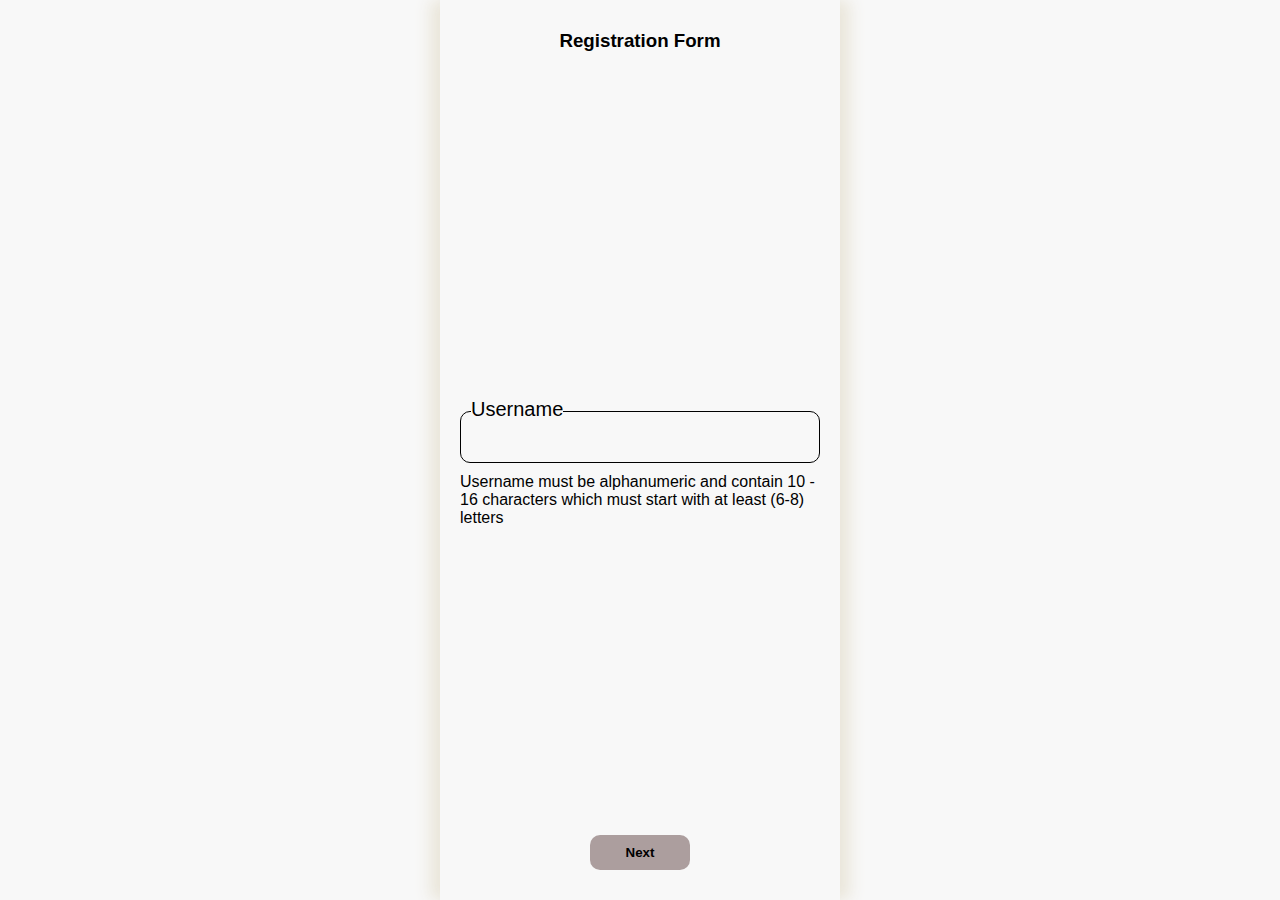
==== commit 4321e018: "form added" ====
--- a/index.html
+++ b/index.html
@@ -1,332 +1,111 @@
 <!DOCTYPE html>
-<html lang="en-us" dir="ltr">
+<html lang="en">
   <head>
-    <meta name="viewport" content="width=device-width,initial-scale=1.0" />
-    <meta charset="utf-8" />
-    <title>Hackathon</title>
+    <meta charset="UTF-8" />
+    <meta name="viewport" content="width=device-width, initial-scale=1.0" />
+    <title>Validate a Form Using Regex expression</title>
+    <link rel="stylesheet" href="./static/css/form.css" />
+    <script src="./static/js/sweetalert.min.js"></script>
+    <link rel="stylesheet" href="./static/css/sweetalert.min.css" />
+    <script src="./static/js/jquery.min.js"></script>
+    <link rel="stylesheet" href="./static/css/fontawesome.css" />
     <link
       rel="stylesheet"
-      href="https://fonts.googleapis.com/css?family=Montserrat|Clash Display"
+      href="./fontawesome-free-6.4.0-web/fontawesome/css/all.min.css"
     />
-    <link rel="stylesheet" href="static/css/bootstrap.min.css" />
-    <link rel="stylesheet" href="static/css/fontawesome.css" />
-    <link rel="stylesheet" href="static/css/style.css" />
-    <script src="static/js/jquery.min.js"></script>
-    <script src="static/js/bootstrap.min.js"></script>
   </head>
   <body>
-    <div class="nav">
-      <div class="closen">
-        <div class="fa fa-times closenav"></div>
-      </div>
-      <ul>
-        <li><a href="#">Timeline</a></li>
-        <li><a href="./index.html">Overview</a></li>
-        <li><a href="#">FAQs</a></li>
-        <li><a href="./contact.html">Contact</a></li>
-        <li>
-          <a href="./register.html"><button>Register</button></a>
-        </li>
-      </ul>
-    </div>
-    <div class="row">
-      <header class="col-12 col-sm-12 col-md-12 col-lg-12 col-xl-12">
-        <div class="title">get<span class="text-design">linked</span></div>
-        <div class="fa fa-navicon opennav"></div>
-        <nav>
-          <ul>
-            <li><a href="#">Timeline</a></li>
-            <li><a href="./index.html">Overview</a></li>
-            <li><a href="#">FAQs</a></li>
-            <li><a class="active" href="./contact.html">Contact</a></li>
-            <li>
-              <a href="./register.html"><button>Register</button></a>
-            </li>
-          </ul>
-        </nav>
-      </header>
-    </div>
-    <main class="row">
-      <section class="sec-0 col-12 col-sm-12 col-md-12 col-lg-12 col-xl-12">
-        <h3>
-          <i>Igniting a Revolution in HR Innovation</i>
-          <img class="vec" src="static/image/vector4.svg" alt="" />
-        </h3>
-      </section>
+    <div class="total_container">
+      <h3 class="register">Registration Form</h3>
 
-      <section class="sec-1 col-12 col-sm-12 col-md-6 col-lg-6 col-xl-6">
-        <img class="grad" src="./static/image/grad.png" alt="" />
-        <img class="star-light" src="static/image/star.png" alt="" />
-        <img class="star-gray" src="static/image/star1.png" alt="" />
-        <h2 class="call">
-          <img class="bulb" src="static/image/bulb.png" at="" />
-          getlinked Tech<br />Hackathon <span class="text-design">1.0</span
-          ><img src="static/image/chain.png" alt="" />&#128165;
-        </h2>
-
-        <p>
-          Participate in getlinked tech Hackathon 2023 stand a chance to win a
-          Big prize
-        </p>
-        <a href="#"><button>Register</button></a>
-        <br /><br />
-        <div class="count">
-          00<small>H</small> 00<small>M</small> 00<small>S</small>
-        </div>
-      </section>
-
-      <section class="sec-2 col-12 col-sm-12 col-md-6 col-lg-6 col-xl-6">
-        <img class="grad2" src="static/image/grad.png" alt="" />
-
-        <img class="bub" src="static/image/bubbles.png" alt="" />
-      </section>
-    </main>
-
-    <main class="row">
-      <section class="sec-3 col-12 col-sm-12 col-md-6 col-lg-6 col-xl-6">
-        <img class="starr" src="static/image/starr.png" alt="" />
-        <img src="static/image/idea.png" alt="" class="idea" />
-        <img class="coil" src="static/image/arrow.png" alt="" />
-      </section>
-
-      <section class="sec-4 col-12 col-sm-12 col-md-6 col-lg-6 col-xl-6">
-        <h2 class="title2">
-          Introduction to getlinked<br /><span class="text-design"
-            >techHackathon 1.0</span
-          >
-          <img class="starp" src="static/image/starp.png" alt="" />
-        </h2>
-        <p>
-          Our tech hackathon is a pot of visionaries, and it's purpose is as
-          clear as day. to shape the future. Whether you're a coding genius, a
-          design maverick or a concept wizard, you'll have the chance to
-          transform your ideas into reality. Solving rea-world problems, pushing
-          the boundaries of technology, and creating solutions that can change
-          th world, that's what we're all about.
-        </p>
-      </section>
-    </main>
-
-    <main class="row-flex">
-      <section class="sec-5">
-        <img class="starm" src="static/image/starp.png" alt="" />
-        <h2 class="title2">
-          Rules and<br /><span class="text-design">Guidelines</span>
-        </h2>
-        <p>
-          Our tech hackathon is a pot of visionaries, and it's purpose is as
-          clear as day. to shape the future. Whether you're a coding genius, a
-          design maverick or a concept wizard, you'll have the chance to
-          transform your ideas into reality. Solving rea-world problems, pushing
-          the boundaries of technology, and creating solutions that can change
-          th world, that's what we're all about.
-        </p>
-      </section>
-
-      <section class="sec-6">
-        <img src="static/image/girl.png" alt="" class="idea" />
-      </section>
-    </main>
-
-    <main class="row">
-      <section class="sec-3 col-12 col-sm-12 col-md-6 col-lg-6 col-xl-6">
-        <img class="starr" src="static/image/starr.png" alt="" />
-        <img src="static/image/sector.png" alt="" class="idea" />
-      </section>
-
-      <section class="sec-4 col-12 col-sm-12 col-md-6 col-lg-6 col-xl-6">
-        <h2 class="title2">
-          Judging Criteria<br /><span class="text-design">Key attributes</span>
-          <img class="starp" src="static/image/starp.png" alt="" />
-        </h2>
-        <p>
-          <span class="item">Innovation and Creativity:</span> Evaluate the
-          uniqueness and creativity of the solution. consider whether it
-          addresses a real-world problem in a novel way or introduces innovative
-          features.
-        </p>
-        <p>
-          <span class="item">Functionality:</span> Evaluate the uniqueness and
-          creativity of the solution. consider whether it addresses a real-world
-          problem in a novel way or introduces innovative features.
-        </p>
-        <p>
-          <span class="item">Impact and Relevance:</span> Evaluate the
-          uniqueness and creativity of the solution. consider whether it
-          addresses a real-world problem in a novel way or introduces innovative
-          features.
-        </p>
-        <p>
-          <span class="item">Technical Complexity:</span> Evaluate the
-          uniqueness and creativity of the solution. consider whether it
-          addresses a real-world problem in a novel way or introduces innovative
-          features.
-        </p>
-        <p>
-          <span class="item">Adherence to Hackathon Rules:</span> Evaluate the
-          uniqueness and creativity of the solution. consider whether it
-          addresses a real-world problem in a novel way or introduces innovative
-          features.
-        </p>
-        <a href="#"><button>Read More</button></a>
-      </section>
-    </main>
-
-    <main class="row">
-      <section
-        class="sec-4 col-12 col-sm-12 col-md-6 col-lg-6 col-xl-6"
-        style="padding: 50px"
+      <form
+        action="#"
+        method="post"
+        novalidate
+        id="total_container"
+        name="my_form"
       >
-        <h2 class="title2" style="padding-left: 20px">
-          Frequently Ask<br /><span class="text-design">Question</span>
-        </h2>
-        <p style="padding-left: 20px">
-          We got answers to the questions that you might want to ask about
-          <b>getlinked Hackathon 1.0</b>
-        </p>
-
-        <div class="accordion">
-          Can i work on a project i started before the hackathon?
-        </div>
-        <div class="pane">
-          <p>
-            Evaluate the uniqueness and creativity of the solution. consider
-            whether it addresses a real-world problem in a novel way or
-            introduces innovative features.
+        <div class="sub_container" id="sub_container1">
+          <fieldset>
+            <legend>Username</legend>
+            <input type="text" id="username" name="username" class="input" />
+          </fieldset>
+          <p class="condition">
+            <img src="./static/image/list terms(1).png" alt="" />
+            Username must be alphanumeric and contain 10 - 16 characters which
+            must start with at least (6-8) letters
           </p>
         </div>
 
-        <div class="accordion">
-          What happens if I need help during the hackathon?
-        </div>
-        <div class="pane">
-          <p>
-            Evaluate the uniqueness and creativity of the solution. consider
-            whether it addresses a real-world problem in a novel way or
-            introduces innovative features.
+        <div class="sub_container" id="sub_container2">
+          <fieldset>
+            <legend>Email</legend>
+            <input type="text" id="email" name="email" class="input" />
+          </fieldset>
+          <p class="condition">
+            <img src="./static/image/list terms(1).png" alt="" />
+            Email must be a valid address, e.g. me@mydomain.com
           </p>
         </div>
 
-        <div class="accordion">
-          What happens if I don't have an idea for a project?
-        </div>
-        <div class="pane">
-          <p>
-            Evaluate the uniqueness and creativity of the solution. consider
-            whether it addresses a real-world problem in a novel way or
-            introduces innovative features.
+        <div class="sub_container" id="sub_container3">
+          <fieldset>
+            <legend>Password</legend>
+            <input
+              type="password"
+              id="password"
+              name="password"
+              class="input"
+            />
+          </fieldset>
+          <p class="condition">
+            <img src="./static/image/list terms(1).png" alt="" />
+            Password must be alphanumeric (@._ and - are also allowed) and be 8
+            -20 characters
           </p>
         </div>
 
-        <div class="accordion">
-          Can I join a team or do I have to come with one?
-        </div>
-        <div class="pane">
-          <p>
-            Evaluate the uniqueness and creativity of the solution. consider
-            whether it addresses a real-world problem in a novel way or
-            introduces innovative features.
+        <div class="sub_container" id="sub_container4">
+          <fieldset>
+            <legend>Telephone</legend>
+            <input type="number" id="tel" name="tel" class="input" />
+          </fieldset>
+          <p class="condition">
+            <img src="./static/image/list terms(1).png" alt="" />
+            Telephone nust be a valid Nigera telephone number (11 digits)
           </p>
         </div>
 
-        <div class="accordion">What happens after the hackathon ends?</div>
-        <div class="pane">
-          <p>
-            Evaluate the uniqueness and creativity of the solution. consider
-            whether it addresses a real-world problem in a novel way or
-            introduces innovative features.
-          </p>
+        <div class="sub_container" id="sub_container5">
+          <div id="image_case">
+            <img src="" alt="" id="result" accept=".jpg, .jpeg, .png" />
+            <label id="icon_case" for="image">
+              <i class="fa fa-camera-retro" class="icon"></i>
+            </label>
+          </div>
+
+          <input type="file" id="image" onchange="readFile()" />
         </div>
 
-        <div class="accordion">
-          Can i work on a project i started before the hackathon?
+        <!-- last element that will show -->
+        <div class="sub_container" id="sub_container6">
+          <input type="checkbox" id="checkbox" value="Agree" />
+          <label for="checkbox" class="checkbox_text">
+            I agreed with the event terms and conditions and privacy policy
+          </label>
+
+          <button type="submit" class="submit">Submit</button>
         </div>
-        <div class="pane">
-          <p>
-            Evaluate the uniqueness and creativity of the solution. consider
-            whether it addresses a real-world problem in a novel way or
-            introduces innovative features.
-          </p>
-        </div>
-      </section>
+      </form>
 
-      <section class="sec-3 col-12 col-sm-12 col-md-6 col-lg-6 col-xl-6">
-        <img src="static/image/cwok_casual_21 1.png" alt="" class="idea" />
-      </section>
-    </main>
-
-    <main class="row">
-      <section
-        class="col-12 col-sm-12 col-md-12 col-lg-12 col-xl-12"
-        style="color: #fff; text-align: center; padding: 15px"
-      >
-        <h2 style="">Timeline</h2>
-        <p>
-          Here is the breakdown of the time we anticipate using for the upcoming
-          event.
-        </p>
-      </section>
-    </main>
-
-    <main class="row" style="padding: 30px">
-      <section class="col-12 col-sm-12 col-md-7 col-lg-7 col-xl-7"></section>
-      <section class="sec-8 col-12 col-sm-12 col-md-5 col-lg-5 col-xl-5">
-        <h2 class="title2">
-          Prizes and<br /><span class="text-design">Rewards</span>
-        </h2>
-        <p>
-          Highlight of the prizes or rewards for winners and for participants.
-        </p>
-      </section>
-      <section class="sec-4 col-12 col-sm-12 col-md-6 col-lg-5 col-xl-5">
-        <img class="idea" src="static/image/9486889 1.png" alt="" />
-      </section>
-      <section
-        class="sec-9 col-12 col-sm-12 col-md-6 col-lg-7 col-xl-7"
-        style="padding-top: 100px"
-      >
-        <div class="a">
-          <img
-            class="medal silver"
-            src="static/image/silver_medal 1.png"
-            alt=""
-          />
-          <p><big>2nd</big><br />Runner</p>
-          <h2 class="item">N300,000</h2>
-        </div>
-        <div class="b">
-          <img class="medal gold" src="static/image/gold_medal 1.png" alt="" />
-          <p><big>1st</big><br />Runner</p>
-          <h2 class="item2">N400,000</h2>
-        </div>
-        <div class="c">
-          <img
-            class="medal bronze"
-            src="static/image/bronze_medal 1.png"
-            alt=""
-          />
-          <p><big>3rd</big><br />Runner</p>
-          <h2 class="text-design">N150,000</h2>
-        </div>
-      </section>
-    </main>
-
-    <main class="row" style="padding: 30px">
-      <section
-        class="sec-8 col-12 col-sm-12 col-md-12 col-lg-12 col-xl-12"
-        style="color: #fff; text-align: center; padding: 15px"
-      >
-        <h2 class="title2">Partners and Sponsors</h2>
-        <p style="text-align: center">
-          Getlinked Hackathon 1.0 is honored to have the following major
-          companies as its partners and sponsors.
-        </p>
-      </section>
-      <section class="sec-10 col-12 col-sm-12 col-md-12 col-lg-12 col-xl-12">
-        <div class="partners"></div>
-      </section>
-    </main>
-
-    <script src="static/js/script.js"></script>
+      <!-- pagination -->
+      <div class="pagination">
+        <button class="prev">Previous</button>
+        <button class="next">Next</button>
+      </div>
+      <!-- total_container -->
+    </div>
   </body>
+  <script src="./static/js/form.js"></script>
+  <script src="./static/js/form2.js"></script>
 </html>
--- a/static/css/form.css
+++ b/static/css/form.css
@@ -0,0 +1,185 @@
+*{
+    margin: 0;
+    padding: 0;
+    box-sizing: border-box;
+}
+body{
+    user-select: none;
+    -webkit-user-select: none;
+    background-color: #f8f8f8;
+}
+.total_container{
+    width: 100%;
+    max-width: 300px;
+    margin: 0px auto;
+    height: 100vh;
+    display: flex;
+    flex-direction: column;
+    justify-content: space-between;
+    align-items: center;
+    flex-wrap: wrap;
+    box-shadow: 10px 0px 15px #eae6da, -10px 0px 15px #eae6da  ;
+  
+}
+@media screen and (min-width: 500px) {
+    .total_container{
+        max-width: 400px;
+    }
+}
+
+.register{
+    margin-top: 30px;
+    font-family: "Arial Black", Gadget, sans-serif;
+    
+}
+form{
+    width: 90%;
+    margin: 0 auto;
+    
+}
+fieldset{
+    margin: 0;
+    padding: 0;
+    border: none;
+    border: 1px solid black;
+    border-radius: 10px;
+    padding: 10px;
+    display: flex;
+    align-items: center;
+}
+
+legend{
+position: relative;
+bottom: 2px;
+font-size: 20px;
+font-family: Tahoma, Geneva, sans-serif;
+
+}
+.sub_container{
+    position: relative;
+}
+input[type="text"],input[type="number"],input[type="password"] {
+    border: none;
+    outline: none;
+    display: block;
+    width: 100%;
+    background-color: inherit;
+    font-family: "Lucida Console", Monaco, monospace;
+    font-size: 1em;
+}
+
+#sub_container6{
+ display: flex;
+ flex-wrap: wrap;
+ width: 100%;
+}
+
+input[type="checkbox"]{
+    display: block;
+    width: 10%;
+    height: 20px;
+}
+
+.condition >img{
+    display: none;
+}
+.valid >img {
+    display: inline-block;
+}
+.notValid::before{
+    content: "X";
+    color: white;
+    background-color: red;
+    height: 20px;
+    width: 20px;
+    border-radius: 50%;
+    display: inline-flex;
+    justify-content: center;
+    align-items: center;
+    overflow: hidden;
+}
+input[type="number"]::-webkit-inner-spin-button,input[type="number"]::-webkit-outer-spin-button{
+ -webkit-appearance: none;
+}
+
+#sub_container5{
+    margin: 0 auto;
+    width: fit-content;
+}
+  img#result{
+    height: 100%;
+    display: inline-block;
+    width: 250px;
+    height: 250px;
+    border-radius: 50%;
+    border: 2px solid #eee8e8;
+  }
+  
+  #image_case{
+    position: relative;
+    width: fit-content;
+  }
+   #icon_case  {
+    width: 50px;
+    height: 50px;
+    border-radius: 50%;
+    background: #fff;
+    position: absolute;
+    right: 25px;
+    bottom: 15px;
+    display: flex;
+    justify-content: center;
+    align-items: center;
+    cursor: pointer;
+  }
+   #icon_case  i{
+    font-size: 30px;
+    color: black;
+  }
+
+input[type="file"]{
+position: absolute;
+top: -100000px;
+}
+.pagination{
+    display: flex;
+    width: 100%;
+    justify-content: space-evenly;
+    position: relative;
+    bottom: 30px;
+}
+
+.pagination button, button[type="submit"]{
+    display: inline-block;
+    border: none;
+    outline: none;
+    background-color: #ac9e9e;
+    padding: 10px;
+    border-radius: 10px;
+    cursor: pointer;
+    width: 25%;
+    font-weight: 600;
+    font-family: "Lucida Sans Unicode", "Lucida Grande", sans-serif;
+    transition: 0.5s ease-in-out;
+}
+.pagination button:hover, button[type="submit"]:hover{
+    background-color: #ebe8e8;
+}
+button[type="submit"]{
+    display: block;
+    margin: 0 auto;
+    position: relative;
+    top: 30px;
+    width: 30%;
+}
+p{
+    font-family: Verdana, Geneva, sans-serif;
+    position: relative;
+    top: 10px;
+}
+.checkbox_text {
+    font-family: Verdana, Geneva, sans-serif;
+    margin-left: 10px;
+    width: 80%;
+    display: block;
+}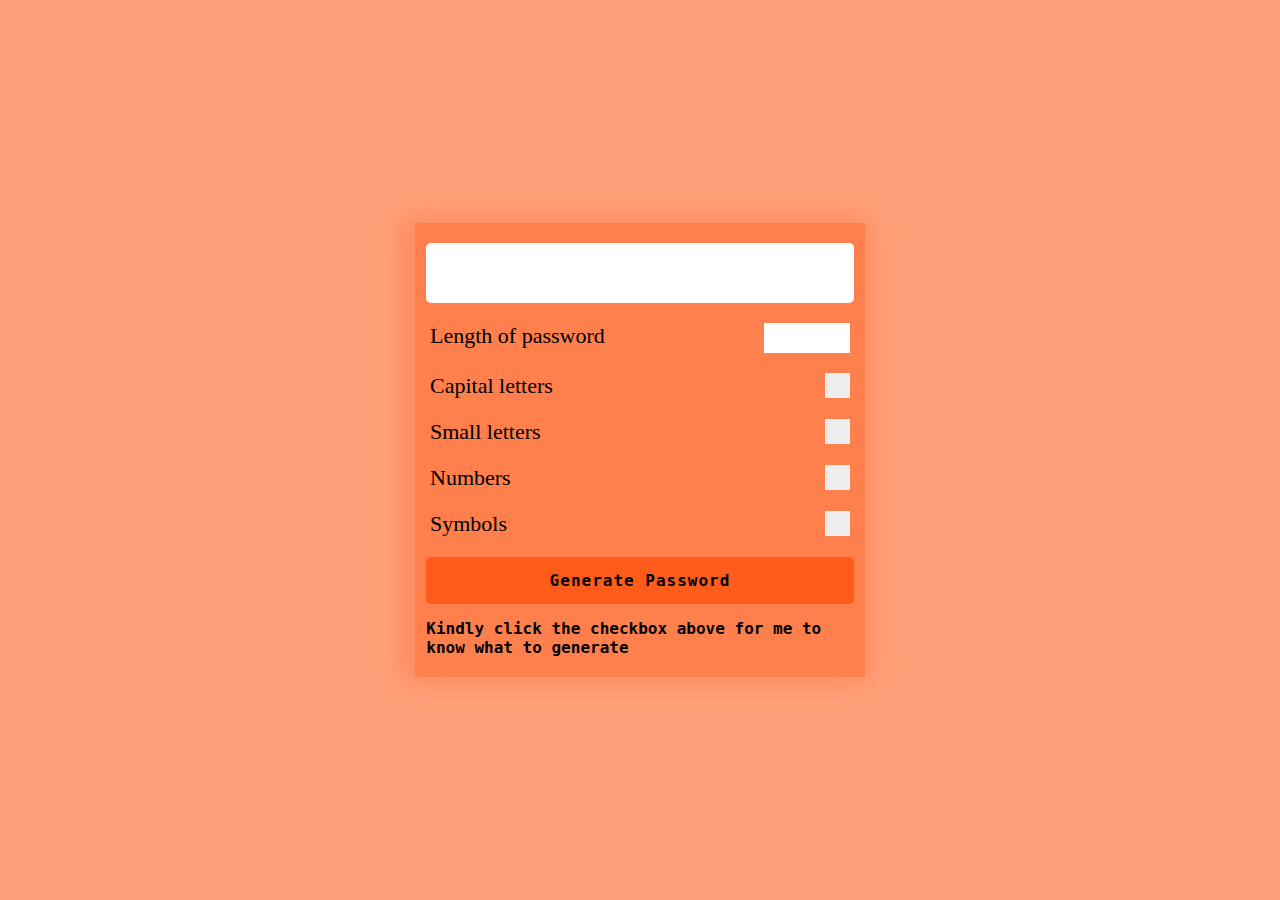
==== commit 824e2051: "added" ====
--- a/index.html
+++ b/index.html
@@ -3,109 +3,54 @@
   <head>
     <meta charset="UTF-8" />
     <meta name="viewport" content="width=device-width, initial-scale=1.0" />
-    <title>Validate a Form Using Regex expression</title>
-    <link rel="stylesheet" href="./static/css/form.css" />
-    <script src="./static/js/sweetalert.min.js"></script>
-    <link rel="stylesheet" href="./static/css/sweetalert.min.css" />
+    <title>Document</title>
+    <link rel="stylesheet" href="./password_generator.css" />
     <script src="./static/js/jquery.min.js"></script>
-    <link rel="stylesheet" href="./static/css/fontawesome.css" />
-    <link
-      rel="stylesheet"
-      href="./fontawesome-free-6.4.0-web/fontawesome/css/all.min.css"
-    />
   </head>
   <body>
-    <div class="total_container">
-      <h3 class="register">Registration Form</h3>
-
-      <form
-        action="#"
-        method="post"
-        novalidate
-        id="total_container"
-        name="my_form"
-      >
-        <div class="sub_container" id="sub_container1">
-          <fieldset>
-            <legend>Username</legend>
-            <input type="text" id="username" name="username" class="input" />
-          </fieldset>
-          <p class="condition">
-            <img src="./static/image/list terms(1).png" alt="" />
-            Username must be alphanumeric and contain 10 - 16 characters which
-            must start with at least (6-8) letters
-          </p>
+    <div id="wrapper">
+      <div class="screen">
+        <input type="text" readonly class="generated_password" />
+      </div>
+      <div class="input">
+        <div class="first_C">
+          <label for="length" class="length"> Length of password </label>
+          <input type="number" id="length" />
         </div>
-
-        <div class="sub_container" id="sub_container2">
-          <fieldset>
-            <legend>Email</legend>
-            <input type="text" id="email" name="email" class="input" />
-          </fieldset>
-          <p class="condition">
-            <img src="./static/image/list terms(1).png" alt="" />
-            Email must be a valid address, e.g. me@mydomain.com
-          </p>
+        <div class="second_C">
+          <label for="capital_N" class="container">
+            Capital letters
+            <input type="checkbox" id="capital_N" class="capital_letter" />
+            <span class="checkmark"></span>
+          </label>
         </div>
-
-        <div class="sub_container" id="sub_container3">
-          <fieldset>
-            <legend>Password</legend>
-            <input
-              type="password"
-              id="password"
-              name="password"
-              class="input"
-            />
-          </fieldset>
-          <p class="condition">
-            <img src="./static/image/list terms(1).png" alt="" />
-            Password must be alphanumeric (@._ and - are also allowed) and be 8
-            -20 characters
-          </p>
+        <div class="third_C">
+          <label for="smaller_N" class="container">
+            Small letters
+            <input type="checkbox" id="smaller_N" class="small_letter" />
+            <span class="checkmark"></span>
+          </label>
         </div>
-
-        <div class="sub_container" id="sub_container4">
-          <fieldset>
-            <legend>Telephone</legend>
-            <input type="number" id="tel" name="tel" class="input" />
-          </fieldset>
-          <p class="condition">
-            <img src="./static/image/list terms(1).png" alt="" />
-            Telephone nust be a valid Nigera telephone number (11 digits)
-          </p>
+        <div class="forth_C">
+          <label for="digit" class="container">
+            Numbers
+            <input type="checkbox" id="digit" class="digits" />
+            <span class="checkmark"></span>
+          </label>
         </div>
-
-        <div class="sub_container" id="sub_container5">
-          <div id="image_case">
-            <img src="" alt="" id="result" accept=".jpg, .jpeg, .png" />
-            <label id="icon_case" for="image">
-              <i class="fa fa-camera-retro" class="icon"></i>
-            </label>
-          </div>
-
-          <input type="file" id="image" onchange="readFile()" />
+        <div class="fifth_C">
+          <label for="symbols" class="container">
+            Symbols
+            <input type="checkbox" id="symbols" class="symbols" />
+            <span class="checkmark"></span>
+          </label>
         </div>
-
-        <!-- last element that will show -->
-        <div class="sub_container" id="sub_container6">
-          <input type="checkbox" id="checkbox" value="Agree" />
-          <label for="checkbox" class="checkbox_text">
-            I agreed with the event terms and conditions and privacy policy
-          </label>
-
-          <button type="submit" class="submit">Submit</button>
-        </div>
-      </form>
-
-      <!-- pagination -->
-      <div class="pagination">
-        <button class="prev">Previous</button>
-        <button class="next">Next</button>
       </div>
-      <!-- total_container -->
+      <div class="generate">Generate Password</div>
+      <p class="note">
+        Kindly click the checkbox above for me to know what to generate
+      </p>
     </div>
   </body>
-  <script src="./static/js/form.js"></script>
-  <script src="./static/js/form2.js"></script>
+  <script src="./password.js"></script>
 </html>
--- a/password_generator.css
+++ b/password_generator.css
@@ -0,0 +1,171 @@
+*{
+    margin: 0;
+    padding: 0;
+    box-sizing: border-box;
+}
+input::-webkit-inner-spin-button, input::-webkit-outer-spin-button{
+  -webkit-appearance: none;
+  
+}
+input{
+    display: block;
+}
+body{
+    display: flex;
+    align-items: center;
+    justify-content: center;
+    min-height: 100vh;
+    background: #FFA07A;
+  }
+  #wrapper{
+    padding:10px 0 20px 0;
+    width: 95%;
+    max-width: 350px;
+    height: fit-content;
+    background-color: #ff7f4d;
+    box-shadow: 10px 0px 20px #ff9166,-10px 0px 20px  #ff9166, -10px 0px 20px  #ff9166, -10px 0px 20px  #ff9166 ;
+  }
+  .screen{
+    display: flex;
+    justify-content: center;
+    align-items: center;
+  }
+
+  .screen input{
+    width: 95%;
+    padding: 20px;
+    border-radius: 5px;
+    margin: 10px auto;
+    outline: none;
+    border: none;
+    font-family: "Lucida Console", Monaco, monospace;
+    font-weight: 600;
+    font-size: 17px;
+  }
+
+  .input{
+    margin-top: 20px 0;
+  }
+  .input > div{
+    padding: 10px 10px;
+  }
+  .input > div:hover{
+    background-color:  #ec6a36;
+  }
+  /* The container */
+.container, .length {
+    display: block;
+    position: relative;
+    padding-left: 5px;
+    cursor: pointer;
+    font-size: 22px;
+    -webkit-user-select: none;
+    -moz-user-select: none;
+    -ms-user-select: none;
+    user-select: none;
+  }
+  
+  /* Hide the browser's default checkbox */
+  .container input[type="checkbox"] {
+    outline: none;
+    border: none;
+    position: absolute;
+    cursor: pointer;
+    left: -100000px;
+  }
+  
+  /* Create a custom checkbox */
+  .checkmark {
+    right: 0;
+    height: 25px;
+    width: 25px;
+    background-color: #eee;
+    position: absolute;
+    right: 5px;
+  }
+  
+  /* On mouse-over, add a grey background color */
+  .container:hover input ~ .checkmark {
+    background-color: #ccc;
+  }
+  
+  /* When the checkbox is checked, add a blue background */
+  .container input:checked ~ .checkmark {
+    background-color: #b33300;
+  }
+  
+  /* Create the checkmark/indicator (hidden when not checked) */
+  .checkmark:after {
+    content: "";
+    position: absolute;
+    display: none;
+  }
+  
+  /* Show the checkmark when checked */
+  .container input:checked ~ .checkmark:after {
+    display: block;
+  }
+  
+  /* Style the checkmark/indicator */
+  .container .checkmark:after {
+    left: 9px;
+    top: 5px;
+    width: 5px;
+    height: 10px;
+    border: solid white;
+    border-width: 0 3px 3px 0;
+    -webkit-transform: rotate(45deg);
+    -ms-transform: rotate(45deg);
+    transform: rotate(45deg);
+  }
+
+
+.first_C{
+    display: flex;
+    justify-content: space-between;
+    align-content: center;
+}
+input[type="number"]{
+    width: 20%;
+    height: 30px;
+    outline: none;
+    border: none;
+    position: relative;
+    right: 5px;
+    text-align: center;
+    font-weight: 600;
+}
+
+.generate{
+    width: 95%;
+    padding: 14px;
+    border-radius: 5px;
+    margin: 10px auto 15px;
+    outline: none;
+    text-align: center;
+    border: none;
+    background-color:  #ff5b1a;
+    cursor: pointer;
+    font-weight: 600;
+    letter-spacing: 1px;
+    font-family: "Lucida Console", Monaco, monospace;
+}
+.generate:hover{
+    outline-offset: 2px;
+    outline-style: solid;
+    outline-color:  #ec6a36;
+}
+
+.note{
+    font-family: "Lucida Console", Monaco, monospace;
+    width: 95%;
+    margin: 0 auto;
+    text-align: left;
+    font-weight: 600;
+}
+@media screen and (min-width: 500px) {
+    #wrapper{
+        max-width: 450px;
+    }
+}
+
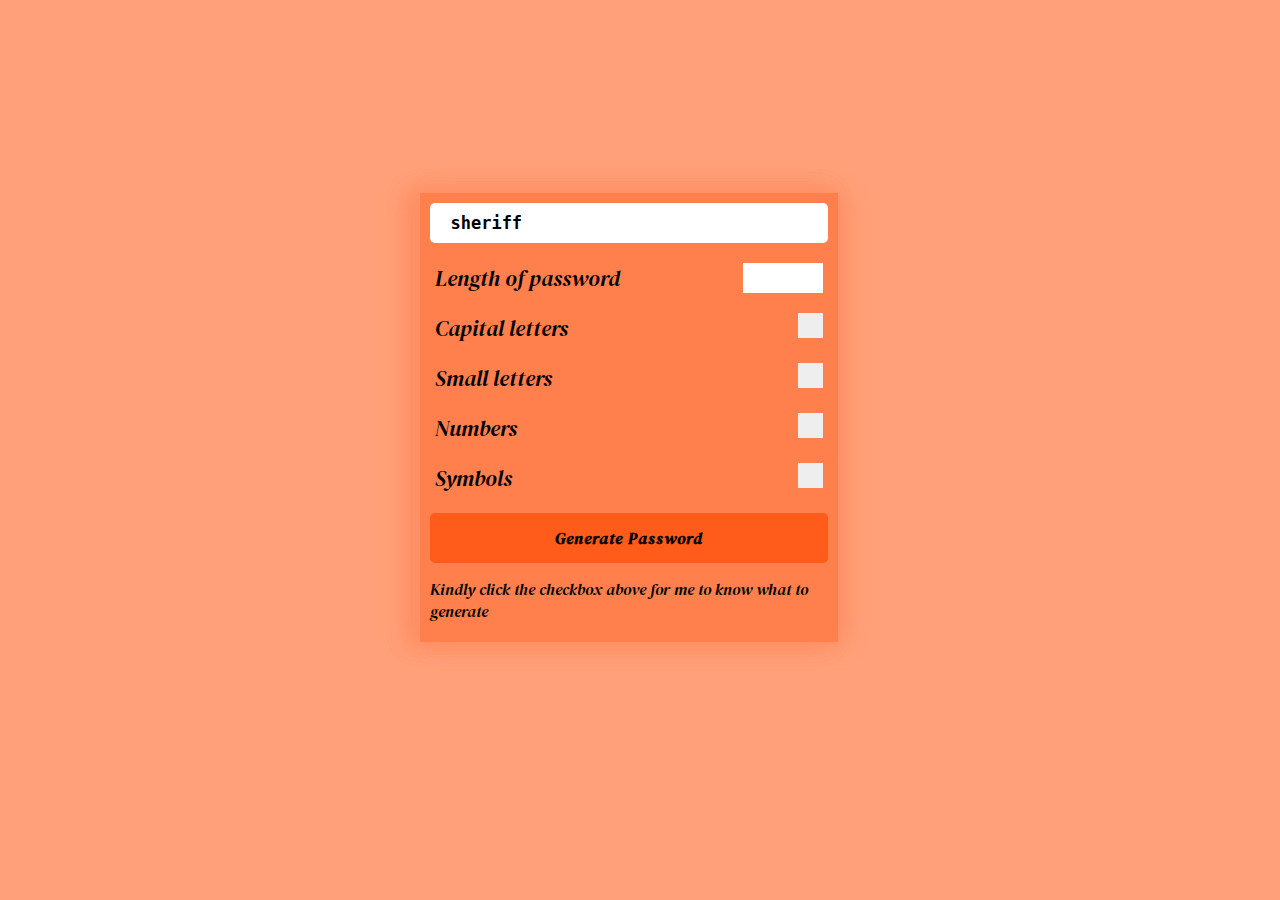
==== commit 87de9306: "updated successfully" ====
--- a/index.html
+++ b/index.html
@@ -5,19 +5,23 @@
     <meta name="viewport" content="width=device-width, initial-scale=1.0" />
     <title>Document</title>
     <link rel="stylesheet" href="./password_generator.css" />
+    <link rel="stylesheet" href="https://cdnjs.cloudflare.com/ajax/libs/font-awesome/6.4.2/css/all.min.css" integrity="sha512-z3gLpd7yknf1YoNbCzqRKc4qyor8gaKU1qmn+CShxbuBusANI9QpRohGBreCFkKxLhei6S9CQXFEbbKuqLg0DA==" crossorigin="anonymous" referrerpolicy="no-referrer" />
     <script src="./static/js/jquery.min.js"></script>
+ 
   </head>
   <body>
+    <div class="next">
     <div id="wrapper">
       <div class="screen">
-        <input type="text" readonly class="generated_password" />
+        <input type="text" readonly class="generated_password" value="sheriff" />
+        <i class="fa-regular fa-copy icon"></i>
       </div>
       <div class="input">
         <div class="first_C">
           <label for="length" class="length"> Length of password </label>
           <input type="number" id="length" />
         </div>
-        <div class="second_C">
+        <div class="second_C">  
           <label for="capital_N" class="container">
             Capital letters
             <input type="checkbox" id="capital_N" class="capital_letter" />
@@ -50,6 +54,15 @@
       <p class="note">
         Kindly click the checkbox above for me to know what to generate
       </p>
+
+    </div>
+    
+      <div class="copied_text">
+      <div class="parent">
+        <div class="popup"><span class="copied"></span></div>
+        Text copied successfully...
+      </div>
+      </div>
     </div>
   </body>
   <script src="./password.js"></script>
--- a/password_generator.css
+++ b/password_generator.css
@@ -16,6 +16,9 @@
     justify-content: center;
     min-height: 100vh;
     background: #FFA07A;
+    user-select: none;
+    -webkit-user-select: none;
+    font-family: google;
   }
   #wrapper{
     padding:10px 0 20px 0;
@@ -24,18 +27,21 @@
     height: fit-content;
     background-color: #ff7f4d;
     box-shadow: 10px 0px 20px #ff9166,-10px 0px 20px  #ff9166, -10px 0px 20px  #ff9166, -10px 0px 20px  #ff9166 ;
+   
   }
   .screen{
     display: flex;
     justify-content: center;
     align-items: center;
+    width: 95%;
+    background-color: #fff;
+    border-radius: 5px;
+    padding:10px 20px;
+    margin: 0 auto 10px;
   }
 
   .screen input{
-    width: 95%;
-    padding: 20px;
-    border-radius: 5px;
-    margin: 10px auto;
+    width: 100%;
     outline: none;
     border: none;
     font-family: "Lucida Console", Monaco, monospace;
@@ -43,6 +49,16 @@
     font-size: 17px;
   }
 
+  .screen i{
+    display: inline-block;
+    cursor: pointer;
+    font-size: 25px;
+    color: #f4a460;
+  }
+  ::selection{
+    background-color: inherit;
+  }
+  
   .input{
     margin-top: 20px 0;
   }
@@ -52,6 +68,7 @@
   .input > div:hover{
     background-color:  #ec6a36;
   }
+  
   /* The container */
 .container, .length {
     display: block;
@@ -148,7 +165,7 @@
     cursor: pointer;
     font-weight: 600;
     letter-spacing: 1px;
-    font-family: "Lucida Console", Monaco, monospace;
+   
 }
 .generate:hover{
     outline-offset: 2px;
@@ -157,15 +174,58 @@
 }
 
 .note{
-    font-family: "Lucida Console", Monaco, monospace;
     width: 95%;
     margin: 0 auto;
     text-align: left;
-    font-weight: 600;
 }
 @media screen and (min-width: 500px) {
     #wrapper{
         max-width: 450px;
     }
 }
-
+@font-face {
+  font-family: google;
+  src: url(./dmserifdisplay/DMSerifDisplay-Italic.ttf);
+}
+.copied{
+  width: 8px;
+  height: 13px;
+  border: solid white;
+  border-width: 0 3px 3px 0;
+  -webkit-transform: rotate(45deg);
+  -ms-transform: rotate(45deg);
+  transform: rotate(45deg);
+}
+.parent .popup{
+  width: 25px;
+  height: 25px;
+  border-radius: 50%;
+  background-color: green;
+  display: flex;
+  justify-content: center;
+  align-items: center;
+  margin-right: 5px;
+}
+.parent {
+  margin: 10px auto;
+  display: flex;
+  width: fit-content;
+  align-items: center;
+  justify-content: center;
+  background-color:#ffe4bf ;
+  padding: 10px ;
+  border-radius: 20px;
+}
+
+
+.copied_text{
+  position: relative;
+  top: -57px;
+  transform: scale(0, 0);
+  transition: transform 1s ease-in-out ;
+  transition-delay: 0.5s;
+
+}
+.show{
+transform: scale(1, 1);
+} 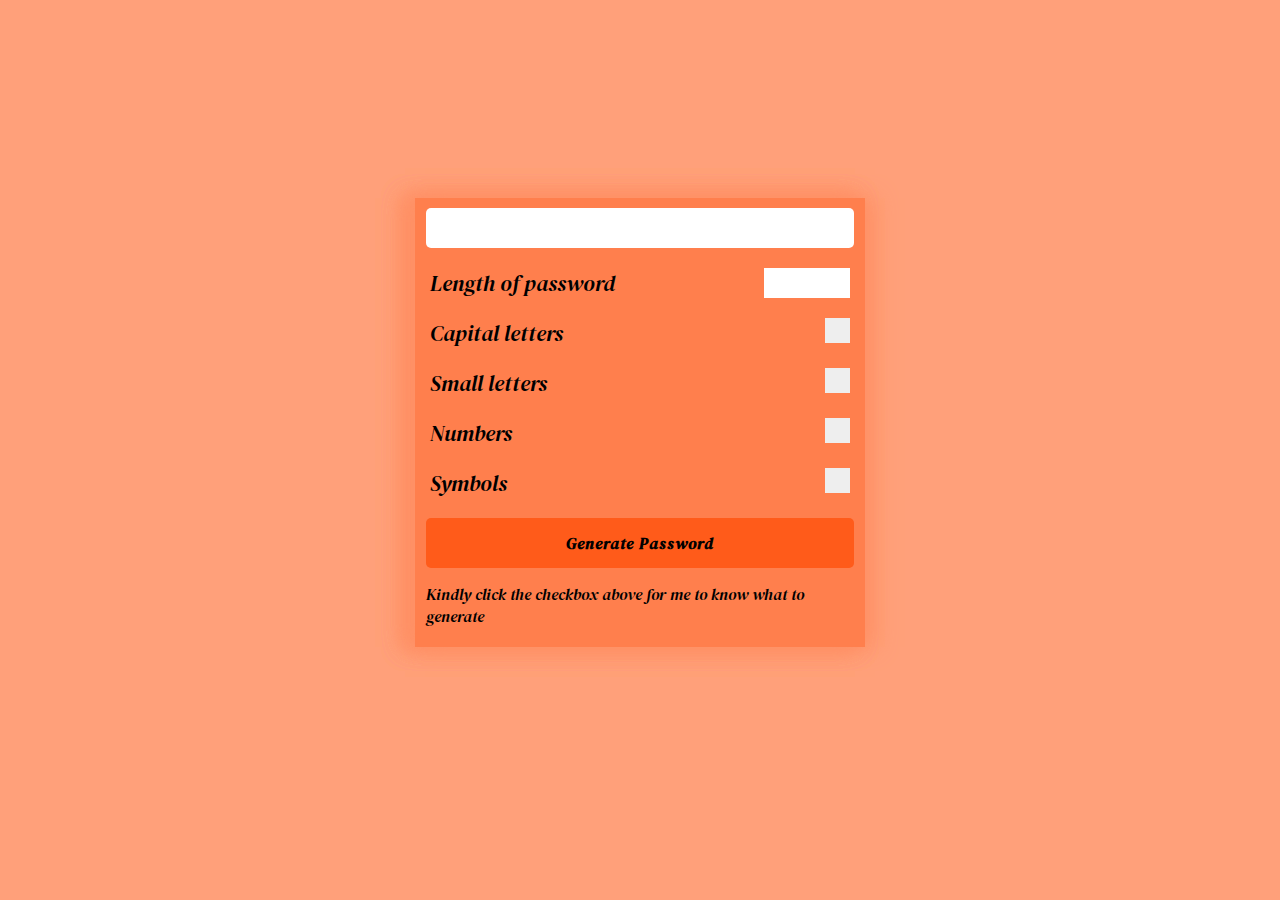
==== commit b88fdaac: "updated successfully" ====
--- a/index.html
+++ b/index.html
@@ -13,7 +13,7 @@
     <div class="next">
     <div id="wrapper">
       <div class="screen">
-        <input type="text" readonly class="generated_password" value="sheriff" />
+        <input type="text" readonly class="generated_password"  />
         <i class="fa-regular fa-copy icon"></i>
       </div>
       <div class="input">
--- a/password_generator.css
+++ b/password_generator.css
@@ -20,14 +20,15 @@
     -webkit-user-select: none;
     font-family: google;
   }
+  .next{
+    width: 95%;
+    max-width: 350px;
+  }
   #wrapper{
     padding:10px 0 20px 0;
-    width: 95%;
-    max-width: 350px;
     height: fit-content;
     background-color: #ff7f4d;
     box-shadow: 10px 0px 20px #ff9166,-10px 0px 20px  #ff9166, -10px 0px 20px  #ff9166, -10px 0px 20px  #ff9166 ;
-   
   }
   .screen{
     display: flex;
@@ -179,7 +180,7 @@
     text-align: left;
 }
 @media screen and (min-width: 500px) {
-    #wrapper{
+    .next{
         max-width: 450px;
     }
 }
@@ -213,17 +214,17 @@
   align-items: center;
   justify-content: center;
   background-color:#ffe4bf ;
-  padding: 10px ;
+  padding: 5px 10px ;
   border-radius: 20px;
 }
 
 
 .copied_text{
   position: relative;
-  top: -57px;
+  top: -52px;
   transform: scale(0, 0);
   transition: transform 1s ease-in-out ;
-  transition-delay: 0.5s;
+  /* transition-delay: 0.5s; */
 
 }
 .show{
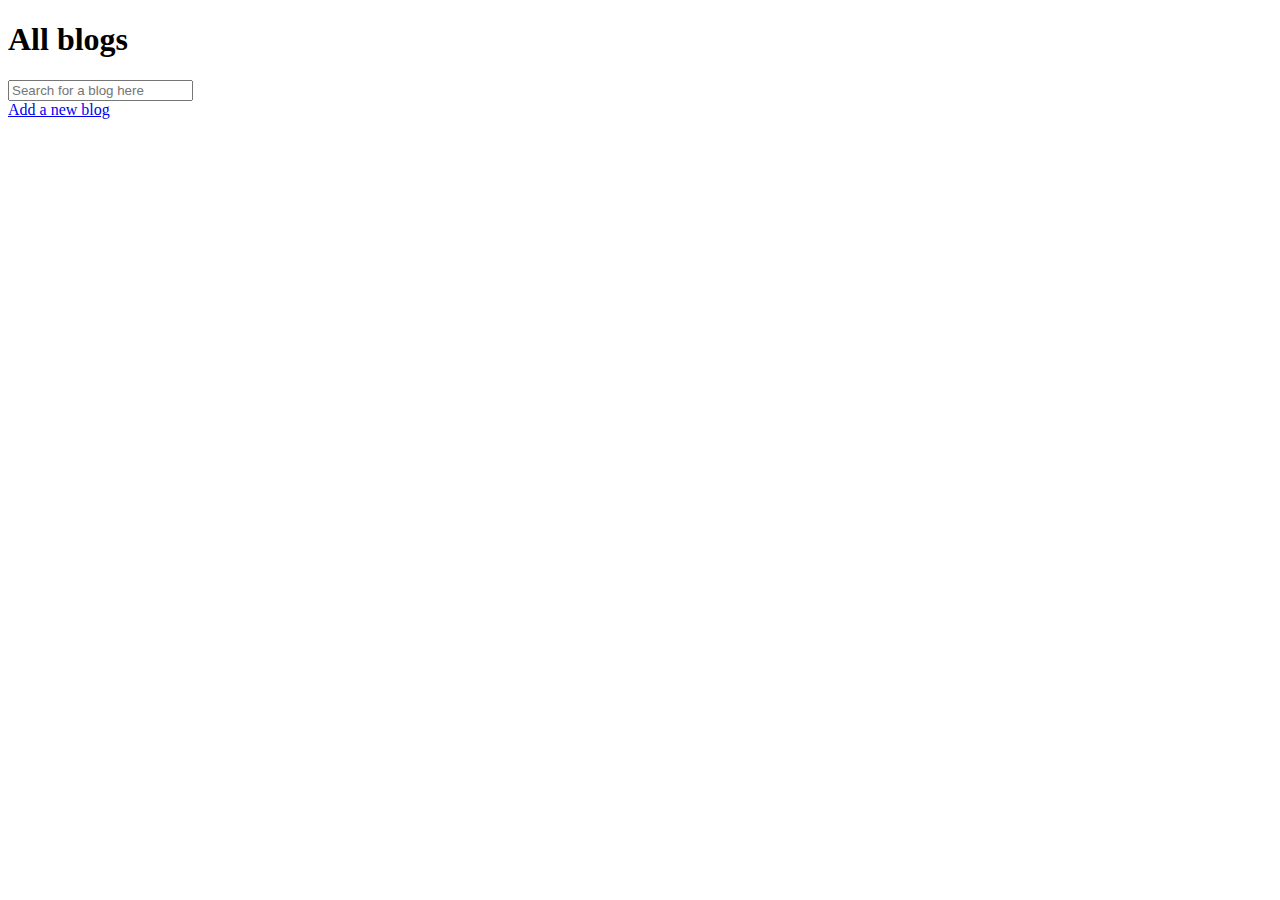
==== commit 93846e2f: "JSON File added" ====
--- a/index.html
+++ b/index.html
@@ -1,69 +1,26 @@
 <!DOCTYPE html>
 <html lang="en">
-  <head>
-    <meta charset="UTF-8" />
-    <meta name="viewport" content="width=device-width, initial-scale=1.0" />
-    <title>Document</title>
-    <link rel="stylesheet" href="./password_generator.css" />
-    <link rel="stylesheet" href="https://cdnjs.cloudflare.com/ajax/libs/font-awesome/6.4.2/css/all.min.css" integrity="sha512-z3gLpd7yknf1YoNbCzqRKc4qyor8gaKU1qmn+CShxbuBusANI9QpRohGBreCFkKxLhei6S9CQXFEbbKuqLg0DA==" crossorigin="anonymous" referrerpolicy="no-referrer" />
-    <script src="./static/js/jquery.min.js"></script>
- 
-  </head>
-  <body>
-    <div class="next">
-    <div id="wrapper">
-      <div class="screen">
-        <input type="text" readonly class="generated_password"  />
-        <i class="fa-regular fa-copy icon"></i>
-      </div>
-      <div class="input">
-        <div class="first_C">
-          <label for="length" class="length"> Length of password </label>
-          <input type="number" id="length" />
-        </div>
-        <div class="second_C">  
-          <label for="capital_N" class="container">
-            Capital letters
-            <input type="checkbox" id="capital_N" class="capital_letter" />
-            <span class="checkmark"></span>
-          </label>
-        </div>
-        <div class="third_C">
-          <label for="smaller_N" class="container">
-            Small letters
-            <input type="checkbox" id="smaller_N" class="small_letter" />
-            <span class="checkmark"></span>
-          </label>
-        </div>
-        <div class="forth_C">
-          <label for="digit" class="container">
-            Numbers
-            <input type="checkbox" id="digit" class="digits" />
-            <span class="checkmark"></span>
-          </label>
-        </div>
-        <div class="fifth_C">
-          <label for="symbols" class="container">
-            Symbols
-            <input type="checkbox" id="symbols" class="symbols" />
-            <span class="checkmark"></span>
-          </label>
-        </div>
-      </div>
-      <div class="generate">Generate Password</div>
-      <p class="note">
-        Kindly click the checkbox above for me to know what to generate
-      </p>
+<head>
+    <meta charset="UTF-8">
+    <meta name="viewport" content="width=device-width, initial-scale=1.0">
+    <title>Sheriff_Baba blogs</title>
+</head>
+<body>
+    <div class="wrapper">
+<h1>All blogs</h1>
+<div class="add_search">
+    <form class="search">
+    <input type="search" name = "term" placeholder="Search for a blog here">
+    </form>
+<a href="./blogs/add.html">Add a new blog</a>
+</div>
 
+<div class="blogs">
+    <!-- Inject blogs here from js -->
+</div>
     </div>
-    
-      <div class="copied_text">
-      <div class="parent">
-        <div class="popup"><span class="copied"></span></div>
-        Text copied successfully...
-      </div>
-      </div>
-    </div>
-  </body>
-  <script src="./password.js"></script>
-</html>
+
+</body>
+<script src="./blogs/blogs.js"></script>
+
+</html>